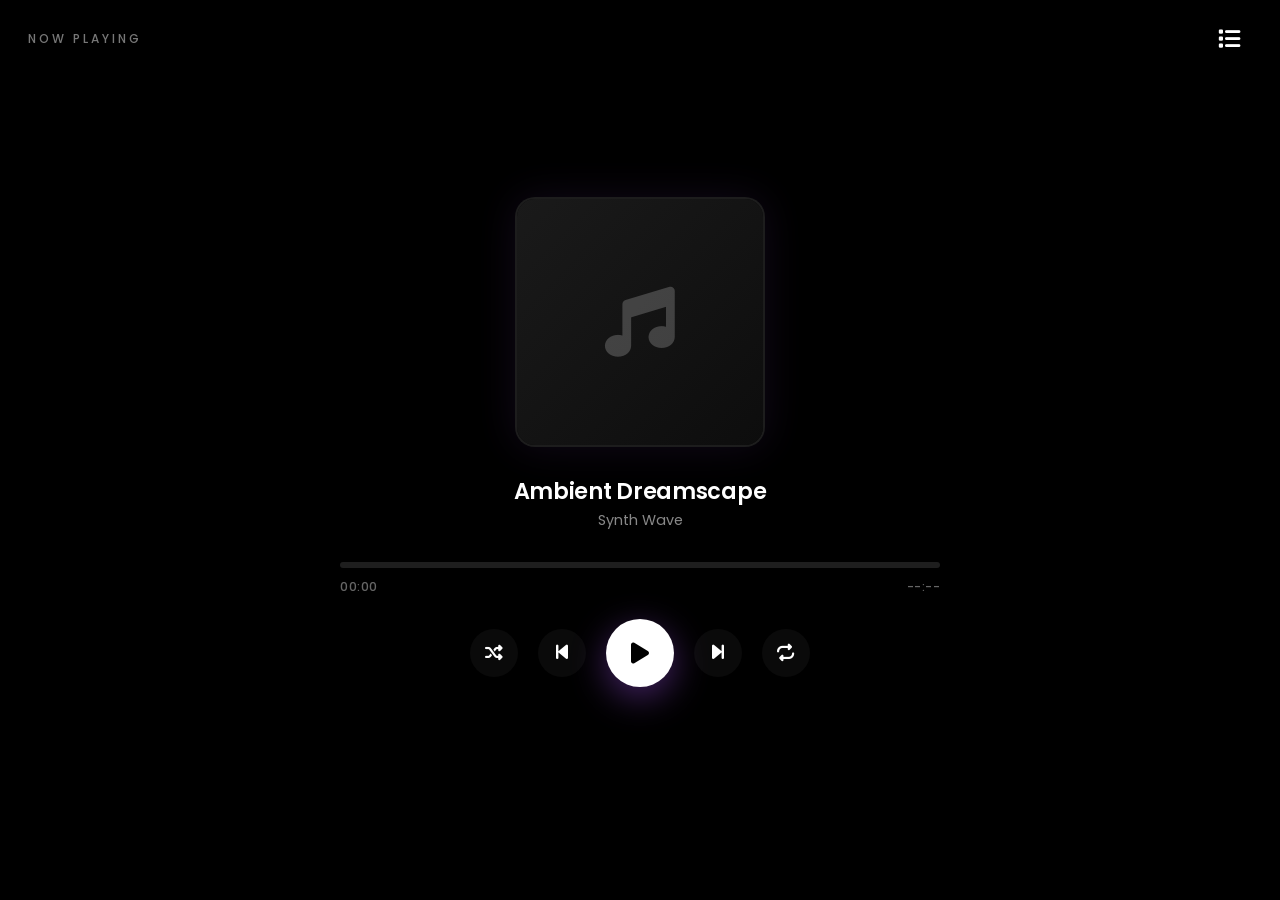
==== PAGES/Music.html @ 5eb956e9 "first commit" ====
<!DOCTYPE html>
<html lang="en">
<head>
    <meta charset="UTF-8">
    <meta name="viewport" content="width=device-width, initial-scale=1.0, user-scalable=no, viewport-fit=cover">
    <title>Fullscreen Music Player with Album Art</title>

    <!-- Import Font Awesome icons from CDN -->
    <link rel="stylesheet" href="https://cdnjs.cloudflare.com/ajax/libs/font-awesome/6.5.1/css/all.min.css">

    <!-- Import Google Fonts from CDN -->
    <link rel="stylesheet" href="https://fonts.googleapis.com/css2?family=Poppins:wght@300;400;500;600;700&display=swap">

    <style>
        :root {
            --bg: #000000;
            --surface: #0d0d0d;
            --surface-light: #1a1a1a;
            --text: #ffffff;
            --text-secondary: #aaaaaa;
            --gradient-start: #a855f7;
            --gradient-mid: #6366f1;
            --gradient-end: #3b82f6;
            --accent: #a855f7;
            --progress-height: 6px;
            --thumb-size: 16px;
        }

        * {
            margin: 0;
            padding: 0;
            box-sizing: border-box;
        }

        body {
            background: #000000;
            font-family: 'Poppins', -apple-system, BlinkMacSystemFont, sans-serif;
            user-select: none;
            -webkit-tap-highlight-color: transparent;
            overflow: hidden;
            height: 100vh;
            width: 100vw;
            display: flex;
            align-items: center;
            justify-content: center;
        }

        /* ============ MAIN PLAYER CONTAINER (FULLSCREEN) ============ */
        .music-player {
            position: relative;
            width: 100%;
            height: 100%;
            background: #000000;
            display: flex;
            flex-direction: column;
            align-items: center;
            justify-content: center;
            padding: 24px 28px 40px;
            z-index: 1;
            transition: all 0.3s ease;
        }

        /* ============ HEADER ============ */
        .player-header {
            width: 100%;
            display: flex;
            justify-content: space-between;
            align-items: center;
            margin-bottom: 12px;
            position: absolute;
            top: 16px;
            left: 0;
            padding: 0 28px;
            z-index: 5;
        }

        .now-playing-label {
            font-size: 0.75rem;
            text-transform: uppercase;
            letter-spacing: 3px;
            color: #777;
            font-weight: 500;
        }

        /* List icon button - top right */
        .list-toggle-btn {
            background: transparent;
            border: none;
            color: #ffffff;
            font-size: 1.4rem;
            cursor: pointer;
            width: 46px;
            height: 46px;
            border-radius: 50%;
            display: flex;
            align-items: center;
            justify-content: center;
            transition: all 0.25s ease;
            position: relative;
            z-index: 10;
        }

        .list-toggle-btn:hover {
            background: rgba(255, 255, 255, 0.08);
            color: #ffffff;
        }

        .list-toggle-btn:active {
            transform: scale(0.9);
            background: rgba(255, 255, 255, 0.14);
        }

        /* ============ ALBUM ART SQUARE ============ */
        .album-art-container {
            width: 250px;
            height: 250px;
            border-radius: 20px;
            overflow: hidden;
            position: relative;
            background: #0a0a0a;
            border: 2px solid rgba(255, 255, 255, 0.08);
            box-shadow: 0 0 40px rgba(168, 85, 247, 0.1), inset 0 0 40px rgba(0, 0, 0, 0.5);
            transition: all 0.4s ease;
            flex-shrink: 0;
            margin-bottom: 30px;
            display: flex;
            align-items: center;
            justify-content: center;
        }

        .album-art-container.playing {
            border-color: rgba(168, 85, 247, 0.3);
            box-shadow: 0 0 60px rgba(168, 85, 247, 0.2), 0 0 100px rgba(99, 102, 241, 0.1), inset 0 0 40px rgba(0, 0, 0, 0.5);
            animation: glowPulse 2s ease-in-out infinite;
        }

        @keyframes glowPulse {
            0%,
            100% {
                box-shadow: 0 0 60px rgba(168, 85, 247, 0.2), 0 0 100px rgba(99, 102, 241, 0.1), inset 0 0 40px rgba(0, 0, 0, 0.5);
            }
            50% {
                box-shadow: 0 0 80px rgba(168, 85, 247, 0.35), 0 0 130px rgba(99, 102, 241, 0.2), inset 0 0 40px rgba(0, 0, 0, 0.5);
            }
        }

        .album-art-image {
            width: 100%;
            height: 100%;
            object-fit: cover;
            display: block;
            transition: opacity 0.3s ease;
        }

        .album-art-fallback {
            position: absolute;
            top: 0;
            left: 0;
            width: 100%;
            height: 100%;
            display: flex;
            align-items: center;
            justify-content: center;
            background: linear-gradient(135deg, #1a1a1a, #0d0d0d);
            z-index: 1;
            pointer-events: none;
        }

        .album-art-fallback i {
            font-size: 70px;
            color: rgba(255, 255, 255, 0.2);
            transition: color 0.3s ease;
        }

        .album-art-container.playing .album-art-fallback i {
            color: rgba(168, 85, 247, 0.3);
        }

        /* Hide fallback when image is loaded */
        .album-art-container.image-loaded .album-art-fallback {
            opacity: 0;
        }

        /* ============ SONG INFO ============ */
        .song-info {
            text-align: center;
            width: 100%;
            margin-bottom: 10px;
            min-height: 60px;
            max-width: 600px;
        }

        .song-title {
            font-size: 1.4rem;
            font-weight: 600;
            color: #ffffff;
            letter-spacing: -0.3px;
            white-space: nowrap;
            overflow: hidden;
            text-overflow: ellipsis;
            max-width: 100%;
            line-height: 1.3;
        }

        .song-artist {
            font-size: 0.9rem;
            font-weight: 400;
            color: #888;
            margin-top: 4px;
            white-space: nowrap;
            overflow: hidden;
            text-overflow: ellipsis;
            max-width: 100%;
        }

        /* ============ PROGRESS BAR ============ */
        .progress-wrapper {
            width: 100%;
            max-width: 600px;
            margin: 15px 0 5px;
        }

        .progress-container {
            position: relative;
            width: 100%;
            height: var(--progress-height);
            background: #1e1e1e;
            border-radius: 10px;
            cursor: pointer;
            overflow: visible;
            transition: height 0.2s ease;
        }

        .progress-container:hover {
            height: 8px;
        }

        .progress-container:active {
            height: 8px;
        }

        /* The filled portion with gradient */
        .progress-fill {
            position: absolute;
            left: 0;
            top: 0;
            height: 100%;
            border-radius: 10px;
            background: linear-gradient(to right,
                    #a855f7,
                    #8b5cf6,
                    #6366f1,
                    #4f46e5,
                    #3b82f6);
            background-size: 200% 100%;
            animation: gradientShift 3s ease infinite;
            transition: width 0.1s linear;
            pointer-events: none;
            z-index: 1;
            box-shadow: 0 0 10px rgba(168, 85, 247, 0.4);
        }

        @keyframes gradientShift {
            0%,
            100% {
                background-position: 0% 50%;
            }
            50% {
                background-position: 100% 50%;
            }
        }

        /* The draggable thumb */
        .progress-thumb {
            position: absolute;
            top: 50%;
            left: 0%;
            transform: translate(-50%, -50%);
            width: var(--thumb-size);
            height: var(--thumb-size);
            background: #ffffff;
            border-radius: 50%;
            z-index: 3;
            pointer-events: none;
            opacity: 0;
            transition: opacity 0.2s ease, left 0.1s linear;
            box-shadow: 0 0 10px rgba(255, 255, 255, 0.5), 0 0 20px rgba(168, 85, 247, 0.5);
        }

        .progress-container:hover .progress-thumb,
        .progress-container:active .progress-thumb,
        .progress-container.dragging .progress-thumb {
            opacity: 1;
        }

        /* Time display */
        .time-display {
            width: 100%;
            display: flex;
            justify-content: space-between;
            margin-top: 10px;
            font-size: 0.78rem;
            font-weight: 500;
            color: #666;
            letter-spacing: 0.5px;
            max-width: 600px;
        }

        .time-current,
        .time-total {
            font-variant-numeric: tabular-nums;
            font-family: 'Poppins', monospace;
        }

        /* ============ CONTROLS ============ */
        .controls {
            display: flex;
            align-items: center;
            justify-content: center;
            gap: 20px;
            margin-top: 18px;
            width: 100%;
            max-width: 500px;
            flex-wrap: wrap;
        }

        .ctrl-btn {
            background: transparent;
            border: none;
            color: #ffffff;
            cursor: pointer;
            display: flex;
            align-items: center;
            justify-content: center;
            border-radius: 50%;
            transition: all 0.2s ease;
            position: relative;
        }

        .ctrl-btn:hover {
            color: #ffffff;
            transform: scale(1.08);
        }

        .ctrl-btn:active {
            transform: scale(0.88);
            transition: all 0.1s ease;
        }

        /* Previous & Next */
        .btn-prev,
        .btn-next {
            width: 48px;
            height: 48px;
            font-size: 1.2rem;
            background: rgba(255, 255, 255, 0.04);
        }

        .btn-prev:hover,
        .btn-next:hover {
            background: rgba(255, 255, 255, 0.1);
        }

        /* Play/Pause - larger */
        .btn-play-pause {
            width: 68px;
            height: 68px;
            font-size: 1.5rem;
            background: #ffffff;
            color: #000000;
            box-shadow: 0 10px 35px rgba(168, 85, 247, 0.4);
            transition: all 0.25s ease;
        }

        .btn-play-pause:hover {
            transform: scale(1.06);
            box-shadow: 0 14px 45px rgba(168, 85, 247, 0.55);
            color: #000000;
        }

        .btn-play-pause:active {
            transform: scale(0.9);
            transition: all 0.1s ease;
            box-shadow: 0 5px 20px rgba(168, 85, 247, 0.35);
        }

        /* Repeat button */
        .btn-repeat {
            width: 48px;
            height: 48px;
            font-size: 1.1rem;
            background: rgba(255, 255, 255, 0.04);
        }

        .btn-repeat:hover {
            background: rgba(255, 255, 255, 0.1);
        }

        .btn-repeat.active {
            color: #a855f7;
            background: rgba(168, 85, 247, 0.12);
        }

        .btn-repeat.repeat-one {
            color: #a855f7;
            background: rgba(168, 85, 247, 0.12);
        }

        /* Small "1" badge for repeat-one */
        .repeat-one-badge {
            position: absolute;
            bottom: 4px;
            right: 6px;
            font-size: 0.6rem;
            font-weight: 700;
            color: #a855f7;
            display: none;
            pointer-events: none;
        }

        .btn-repeat.repeat-one .repeat-one-badge {
            display: block;
        }

        /* Shuffle button */
        .btn-shuffle {
            width: 48px;
            height: 48px;
            font-size: 1.1rem;
            background: rgba(255, 255, 255, 0.04);
        }

        .btn-shuffle:hover {
            background: rgba(255, 255, 255, 0.1);
        }

        .btn-shuffle.active {
            color: #a855f7;
            background: rgba(168, 85, 247, 0.12);
        }

        /* ============ PLAYLIST OVERLAY PANEL ============ */
        .playlist-overlay {
            position: fixed;
            top: 0;
            right: 0;
            width: 100%;
            height: 100%;
            background: rgba(0, 0, 0, 0.75);
            z-index: 50;
            opacity: 0;
            pointer-events: none;
            transition: opacity 0.35s ease;
        }

        .playlist-overlay.open {
            opacity: 1;
            pointer-events: auto;
        }

        .playlist-panel {
            position: fixed;
            top: 0;
            right: -100%;
            width: 85%;
            max-width: 420px;
            height: 100%;
            background: #0a0a0a;
            z-index: 60;
            display: flex;
            flex-direction: column;
            transition: right 0.4s cubic-bezier(0.25, 0.8, 0.25, 1);
            box-shadow: -10px 0 40px rgba(0, 0, 0, 0.8);
            border-left: 1px solid rgba(255, 255, 255, 0.05);
        }

        .playlist-panel.open {
            right: 0;
        }

        .playlist-header {
            display: flex;
            align-items: center;
            justify-content: space-between;
            padding: 22px 20px 16px;
            border-bottom: 1px solid rgba(255, 255, 255, 0.06);
            flex-shrink: 0;
        }

        .playlist-title {
            font-size: 1.3rem;
            font-weight: 600;
            color: #ffffff;
            letter-spacing: -0.3px;
        }

        .playlist-close-btn {
            background: transparent;
            border: none;
            color: #ffffff;
            font-size: 1.3rem;
            cursor: pointer;
            width: 40px;
            height: 40px;
            border-radius: 50%;
            display: flex;
            align-items: center;
            justify-content: center;
            transition: all 0.2s ease;
        }

        .playlist-close-btn:hover {
            background: rgba(255, 255, 255, 0.08);
        }

        .playlist-count {
            font-size: 0.8rem;
            color: #666;
            font-weight: 400;
            margin-left: 6px;
        }

        .playlist-list {
            flex: 1;
            overflow-y: auto;
            padding: 8px 12px;
            list-style: none;
            scrollbar-width: thin;
            scrollbar-color: #333 transparent;
        }

        .playlist-list::-webkit-scrollbar {
            width: 4px;
        }

        .playlist-list::-webkit-scrollbar-track {
            background: transparent;
        }

        .playlist-list::-webkit-scrollbar-thumb {
            background: #333;
            border-radius: 10px;
        }

        .playlist-item {
            display: flex;
            align-items: center;
            gap: 14px;
            padding: 14px 16px;
            border-radius: 16px;
            cursor: pointer;
            transition: all 0.2s ease;
            margin-bottom: 4px;
            position: relative;
        }

        .playlist-item:hover {
            background: rgba(255, 255, 255, 0.04);
        }

        .playlist-item.active {
            background: rgba(168, 85, 247, 0.1);
        }

        .playlist-item.active .playlist-item-title {
            color: #a855f7;
        }

        .playlist-item-number {
            font-size: 0.85rem;
            font-weight: 600;
            color: #555;
            width: 24px;
            text-align: center;
            flex-shrink: 0;
        }

        .playlist-item.active .playlist-item-number {
            color: #a855f7;
        }

        .playlist-item-info {
            flex: 1;
            min-width: 0;
        }

        .playlist-item-title {
            font-size: 0.95rem;
            font-weight: 500;
            color: #ddd;
            white-space: nowrap;
            overflow: hidden;
            text-overflow: ellipsis;
            transition: color 0.2s ease;
        }

        .playlist-item-artist {
            font-size: 0.75rem;
            color: #666;
            white-space: nowrap;
            overflow: hidden;
            text-overflow: ellipsis;
        }

        .playlist-item.active .playlist-item-artist {
            color: #888;
        }

        .playlist-item-playing-icon {
            font-size: 0.75rem;
            color: #a855f7;
            display: none;
            animation: pulseDot 1s ease-in-out infinite;
        }

        .playlist-item.active .playlist-item-playing-icon {
            display: block;
        }

        @keyframes pulseDot {
            0%,
            100% {
                opacity: 1;
            }
            50% {
                opacity: 0.3;
            }
        }

        /* ============ RESPONSIVE ADJUSTMENTS ============ */
        @media (max-width: 600px) {
            .music-player {
                padding: 20px 20px 32px;
            }

            .player-header {
                padding: 0 20px;
            }

            .album-art-container {
                width: 200px;
                height: 200px;
            }

            .btn-play-pause {
                width: 60px;
                height: 60px;
                font-size: 1.3rem;
            }

            .btn-prev,
            .btn-next,
            .btn-repeat,
            .btn-shuffle {
                width: 44px;
                height: 44px;
                font-size: 1rem;
            }

            .controls {
                gap: 12px;
            }

            .song-title {
                font-size: 1.2rem;
            }

            .playlist-panel {
                width: 90%;
            }
        }

        @media (max-width: 400px) {
            .album-art-container {
                width: 160px;
                height: 160px;
            }

            .btn-play-pause {
                width: 54px;
                height: 54px;
                font-size: 1.1rem;
            }

            .btn-prev,
            .btn-next,
            .btn-repeat,
            .btn-shuffle {
                width: 40px;
                height: 40px;
                font-size: 0.9rem;
            }

            .controls {
                gap: 8px;
            }

            .song-title {
                font-size: 1.1rem;
            }

            .album-art-fallback i {
                font-size: 50px;
            }
        }
    </style>
</head>
<body>

    <!-- ==================== MUSIC PLAYER (FULLSCREEN) ==================== -->
    <div class="music-player" id="musicPlayer">
        <!-- Header with list icon -->
        <div class="player-header">
            <span class="now-playing-label">Now Playing</span>
            <button class="list-toggle-btn" id="listToggleBtn" title="Playlist" aria-label="Open playlist">
                <i class="fa-solid fa-list"></i>
            </button>
        </div>

        <!-- Album Art Square -->
        <div class="album-art-container" id="albumArtContainer">
            <img class="album-art-image" id="albumArtImage" src="" alt="Album Art" style="display: none;">
            <div class="album-art-fallback" id="albumArtFallback">
                <i class="fa-solid fa-music"></i>
            </div>
        </div>

        <!-- Song Info -->
        <div class="song-info">
            <div class="song-title" id="songTitle">Select a Track</div>
            <div class="song-artist" id="songArtist">Press play to begin</div>
        </div>

        <!-- Progress Bar -->
        <div class="progress-wrapper">
            <div class="progress-container" id="progressContainer">
                <div class="progress-fill" id="progressFill"></div>
                <div class="progress-thumb" id="progressThumb"></div>
            </div>
            <div class="time-display">
                <span class="time-current" id="timeCurrent">00:00</span>
                <span class="time-total" id="timeTotal">00:00</span>
            </div>
        </div>

        <!-- Controls (Shuffle on left) -->
        <div class="controls">
            <!-- Shuffle (left side) -->
            <button class="ctrl-btn btn-shuffle" id="btnShuffle" title="Shuffle: Off" aria-label="Shuffle mode">
                <i class="fa-solid fa-shuffle"></i>
            </button>

            <!-- Previous -->
            <button class="ctrl-btn btn-prev" id="btnPrev" title="Previous" aria-label="Previous track">
                <i class="fa-solid fa-backward-step"></i>
            </button>

            <!-- Play/Pause -->
            <button class="ctrl-btn btn-play-pause" id="btnPlayPause" title="Play" aria-label="Play">
                <i class="fa-solid fa-play" id="playPauseIcon"></i>
            </button>

            <!-- Next -->
            <button class="ctrl-btn btn-next" id="btnNext" title="Next" aria-label="Next track">
                <i class="fa-solid fa-forward-step"></i>
            </button>

            <!-- Repeat -->
            <button class="ctrl-btn btn-repeat" id="btnRepeat" title="Repeat: Off" aria-label="Repeat mode">
                <i class="fa-solid fa-repeat"></i>
                <span class="repeat-one-badge">1</span>
            </button>
        </div>
    </div>

    <!-- ==================== PLAYLIST OVERLAY ==================== -->
    <div class="playlist-overlay" id="playlistOverlay"></div>

    <div class="playlist-panel" id="playlistPanel">
        <div class="playlist-header">
            <div>
                <span class="playlist-title">Playlist</span>
                <span class="playlist-count" id="playlistCount">5 tracks</span>
            </div>
            <button class="playlist-close-btn" id="playlistCloseBtn" aria-label="Close playlist">
                <i class="fa-solid fa-xmark"></i>
            </button>
        </div>
        <ul class="playlist-list" id="playlistList">
            <!-- Playlist items injected by JS -->
        </ul>
    </div>

    <!-- ==================== AUDIO ELEMENT ==================== -->
    <audio id="audioElement" preload="metadata"></audio>

    <script>
        (function() {
            // ==================== DOM ELEMENTS ====================
            const audio = document.getElementById('audioElement');
            const musicPlayer = document.getElementById('musicPlayer');
            const albumArtContainer = document.getElementById('albumArtContainer');
            const albumArtImage = document.getElementById('albumArtImage');
            const albumArtFallback = document.getElementById('albumArtFallback');
            const songTitle = document.getElementById('songTitle');
            const songArtist = document.getElementById('songArtist');
            const progressContainer = document.getElementById('progressContainer');
            const progressFill = document.getElementById('progressFill');
            const progressThumb = document.getElementById('progressThumb');
            const timeCurrent = document.getElementById('timeCurrent');
            const timeTotal = document.getElementById('timeTotal');
            const btnPlayPause = document.getElementById('btnPlayPause');
            const playPauseIcon = document.getElementById('playPauseIcon');
            const btnPrev = document.getElementById('btnPrev');
            const btnNext = document.getElementById('btnNext');
            const btnRepeat = document.getElementById('btnRepeat');
            const btnShuffle = document.getElementById('btnShuffle');
            const listToggleBtn = document.getElementById('listToggleBtn');
            const playlistOverlay = document.getElementById('playlistOverlay');
            const playlistPanel = document.getElementById('playlistPanel');
            const playlistCloseBtn = document.getElementById('playlistCloseBtn');
            const playlistList = document.getElementById('playlistList');
            const playlistCount = document.getElementById('playlistCount');

            // ==================== PLAYLIST DATA ====================
            const playlist = [{
                id: 0,
                title: 'Ambient Dreamscape',
                artist: 'Synth Wave',
                url: 'https://www.soundhelix.com/examples/mp3/SoundHelix-Song-1.mp3',
                image: '' // Add image URL here if available
            }, {
                id: 1,
                title: 'Electronic Pulse',
                artist: 'Neon Beats',
                url: 'https://www.soundhelix.com/examples/mp3/SoundHelix-Song-2.mp3',
                image: ''
            }, {
                id: 2,
                title: 'Chill Lo-Fi',
                artist: 'Mellow Mind',
                url: 'https://www.soundhelix.com/examples/mp3/SoundHelix-Song-3.mp3',
                image: ''
            }, {
                id: 3,
                title: 'Upbeat Energy',
                artist: 'Pulse Wave',
                url: 'https://www.soundhelix.com/examples/mp3/SoundHelix-Song-4.mp3',
                image: ''
            }, {
                id: 4,
                title: 'Deep Focus',
                artist: 'Zen Audio',
                url: 'https://www.soundhelix.com/examples/mp3/SoundHelix-Song-5.mp3',
                image: ''
            }, ];

            // ==================== STATE ====================
            let currentTrackIndex = 0;
            let isPlaying = false;
            let repeatMode = 0; // 0 = off, 1 = repeat all, 2 = repeat one
            let isShuffled = false;
            let isDragging = false;
            let audioLoaded = false;

            // Shuffle order management
            let shuffleOrder = [];
            let shufflePosition = 0;

            // ==================== FUNCTIONS ====================
            function formatTime(seconds) {
                if (isNaN(seconds) || seconds < 0 || !isFinite(seconds)) return '00:00';
                const mins = Math.floor(seconds / 60);
                const secs = Math.floor(seconds % 60);
                return String(mins).padStart(2, '0') + ':' + String(secs).padStart(2, '0');
            }

            function updateProgressUI() {
                const duration = audio.duration;
                const currentTime = audio.currentTime;

                if (isNaN(duration) || duration <= 0) {
                    progressFill.style.width = '0%';
                    progressThumb.style.left = '0%';
                    timeCurrent.textContent = '00:00';
                    timeTotal.textContent = '00:00';
                    return;
                }

                const progressPercent = (currentTime / duration) * 100;
                progressFill.style.width = progressPercent + '%';
                progressThumb.style.left = progressPercent + '%';
                timeCurrent.textContent = formatTime(currentTime);
                timeTotal.textContent = formatTime(duration);
            }

            function loadAlbumArt(track) {
                albumArtContainer.classList.remove('image-loaded');
                if (track.image && track.image.trim() !== '') {
                    albumArtImage.src = track.image;
                    albumArtImage.style.display = 'block';
                    albumArtImage.onload = () => {
                        albumArtContainer.classList.add('image-loaded');
                    };
                    albumArtImage.onerror = () => {
                        // Fallback
                        albumArtImage.style.display = 'none';
                        albumArtContainer.classList.remove('image-loaded');
                    };
                } else {
                    albumArtImage.style.display = 'none';
                    albumArtContainer.classList.remove('image-loaded');
                }
            }

            function loadTrack(index) {
                if (index < 0 || index >= playlist.length) return;
                currentTrackIndex = index;
                audioLoaded = false;
                const track = playlist[index];

                songTitle.textContent = track.title;
                songArtist.textContent = track.artist;
                progressFill.style.width = '0%';
                progressThumb.style.left = '0%';
                timeCurrent.textContent = '00:00';
                timeTotal.textContent = '00:00';

                loadAlbumArt(track);

                audio.src = track.url;
                audio.load();

                updatePlaylistHighlight();

                if (!isPlaying) {
                    albumArtContainer.classList.remove('playing');
                }

                if (isShuffled && shuffleOrder.length > 0) {
                    const pos = shuffleOrder.indexOf(currentTrackIndex);
                    if (pos !== -1) {
                        shufflePosition = pos;
                    } else {
                        generateShuffleOrder();
                        shufflePosition = shuffleOrder.indexOf(currentTrackIndex);
                        if (shufflePosition === -1) shufflePosition = 0;
                    }
                }
            }

            function playTrack(index) {
                if (index !== currentTrackIndex || !audioLoaded && index === currentTrackIndex) {
                    loadTrack(index);
                }
                play();
            }

            function play() {
                const promise = audio.play();
                if (promise !== undefined) {
                    promise.then(() => {
                        setIsPlayingState(true);
                    }).catch((err) => {
                        console.warn('Playback prevented:', err.message);
                        setIsPlayingState(false);
                    });
                }
            }

            function pause() {
                audio.pause();
                setIsPlayingState(false);
            }

            function togglePlayPause() {
                if (isPlaying) {
                    pause();
                } else {
                    if (!audio.src || audio.src === window.location.href) {
                        loadTrack(currentTrackIndex);
                    }
                    play();
                }
            }

            function setIsPlayingState(state) {
                isPlaying = state;
                if (state) {
                    playPauseIcon.className = 'fa-solid fa-pause';
                    btnPlayPause.setAttribute('aria-label', 'Pause');
                    btnPlayPause.title = 'Pause';
                    albumArtContainer.classList.add('playing');
                } else {
                    playPauseIcon.className = 'fa-solid fa-play';
                    btnPlayPause.setAttribute('aria-label', 'Play');
                    btnPlayPause.title = 'Play';
                    albumArtContainer.classList.remove('playing');
                }
                updatePlaylistHighlight();
            }

            // Shuffle logic
            function generateShuffleOrder() {
                const allIndices = [...Array(playlist.length).keys()];
                for (let i = allIndices.length - 1; i > 0; i--) {
                    const j = Math.floor(Math.random() * (i + 1));
                    [allIndices[i], allIndices[j]] = [allIndices[j], allIndices[i]];
                }
                return allIndices;
            }

            function enableShuffle() {
                if (playlist.length === 0) return;
                isShuffled = true;
                const otherIndices = [];
                for (let i = 0; i < playlist.length; i++) {
                    if (i !== currentTrackIndex) otherIndices.push(i);
                }
                for (let i = otherIndices.length - 1; i > 0; i--) {
                    const j = Math.floor(Math.random() * (i + 1));
                    [otherIndices[i], otherIndices[j]] = [otherIndices[j], otherIndices[i]];
                }
                shuffleOrder = [currentTrackIndex, ...otherIndices];
                shufflePosition = 0;
                btnShuffle.classList.add('active');
                btnShuffle.title = 'Shuffle: On';
                btnShuffle.setAttribute('aria-label', 'Shuffle: On');
            }

            function disableShuffle() {
                isShuffled = false;
                shuffleOrder = [];
                shufflePosition = 0;
                btnShuffle.classList.remove('active');
                btnShuffle.title = 'Shuffle: Off';
                btnShuffle.setAttribute('aria-label', 'Shuffle: Off');
            }

            function toggleShuffle() {
                if (isShuffled) {
                    disableShuffle();
                } else {
                    enableShuffle();
                }
            }

            function getNextTrackIndex() {
                if (isShuffled && shuffleOrder.length > 0) {
                    let nextPos = shufflePosition + 1;
                    if (nextPos >= shuffleOrder.length) {
                        if (repeatMode === 1) {
                            const newOrder = generateShuffleOrder();
                            shuffleOrder = newOrder;
                            shufflePosition = 0;
                            return shuffleOrder[0];
                        } else if (repeatMode === 2) {
                            return currentTrackIndex;
                        } else {
                            const newOrder = generateShuffleOrder();
                            shuffleOrder = newOrder;
                            shufflePosition = 0;
                            return shuffleOrder[0];
                        }
                    } else {
                        shufflePosition = nextPos;
                        return shuffleOrder[shufflePosition];
                    }
                } else {
                    let nextIndex = currentTrackIndex + 1;
                    if (nextIndex >= playlist.length) {
                        nextIndex = 0;
                    }
                    return nextIndex;
                }
            }

            function getPrevTrackIndex() {
                if (isShuffled && shuffleOrder.length > 0) {
                    let prevPos = shufflePosition - 1;
                    if (prevPos < 0) {
                        prevPos = shuffleOrder.length - 1;
                    }
                    shufflePosition = prevPos;
                    return shuffleOrder[shufflePosition];
                } else {
                    let prevIndex = currentTrackIndex - 1;
                    if (prevIndex < 0) {
                        prevIndex = playlist.length - 1;
                    }
                    return prevIndex;
                }
            }

            function nextTrack() {
                if (playlist.length === 0) return;
                const nextIdx = getNextTrackIndex();
                playTrack(nextIdx);
            }

            function prevTrack() {
                if (playlist.length === 0) return;
                if (audio.currentTime > 3) {
                    audio.currentTime = 0;
                    if (!isPlaying) play();
                    return;
                }
                const prevIdx = getPrevTrackIndex();
                playTrack(prevIdx);
            }

            function cycleRepeatMode() {
                repeatMode = (repeatMode + 1) % 3;
                updateRepeatButtonUI();
            }

            function updateRepeatButtonUI() {
                btnRepeat.classList.remove('active', 'repeat-one');
                switch (repeatMode) {
                    case 0:
                        btnRepeat.title = 'Repeat: Off';
                        btnRepeat.setAttribute('aria-label', 'Repeat: Off');
                        break;
                    case 1:
                        btnRepeat.classList.add('active');
                        btnRepeat.title = 'Repeat: All';
                        btnRepeat.setAttribute('aria-label', 'Repeat: All');
                        break;
                    case 2:
                        btnRepeat.classList.add('repeat-one');
                        btnRepeat.title = 'Repeat: One';
                        btnRepeat.setAttribute('aria-label', 'Repeat: One');
                        break;
                }
            }

            function seekToPosition(clientX) {
                const rect = progressContainer.getBoundingClientRect();
                let clickX = clientX - rect.left;
                clickX = Math.max(0, Math.min(clickX, rect.width));
                const percent = clickX / rect.width;
                if (!isNaN(audio.duration) && audio.duration > 0) {
                    audio.currentTime = percent * audio.duration;
                }
                updateProgressUI();
            }

            // ==================== PLAYLIST UI ====================
            function renderPlaylist() {
                playlistList.innerHTML = '';
                playlist.forEach((track, index) => {
                    const li = document.createElement('li');
                    li.className = 'playlist-item';
                    if (index === currentTrackIndex && isPlaying) {
                        li.classList.add('active');
                    }
                    li.innerHTML = `
                            <span class="playlist-item-number">${String(index + 1).padStart(2, '0')}</span>
                            <div class="playlist-item-info">
                                <div class="playlist-item-title">${track.title}</div>
                                <div class="playlist-item-artist">${track.artist}</div>
                            </div>
                            <span class="playlist-item-playing-icon">
                                <i class="fa-solid fa-volume-high"></i>
                            </span>
                        `;
                    li.addEventListener('click', () => {
                        playTrack(index);
                        closePlaylist();
                    });
                    playlistList.appendChild(li);
                });
                playlistCount.textContent = playlist.length + ' track' + (playlist.length !== 1 ? 's' : '');
            }

            function updatePlaylistHighlight() {
                const items = playlistList.querySelectorAll('.playlist-item');
                items.forEach((item, index) => {
                    if (index === currentTrackIndex && isPlaying) {
                        item.classList.add('active');
                    } else {
                        item.classList.remove('active');
                    }
                });
            }

            function openPlaylist() {
                playlistPanel.classList.add('open');
                playlistOverlay.classList.add('open');
                document.body.style.overflow = 'hidden';
                renderPlaylist();
            }

            function closePlaylist() {
                playlistPanel.classList.remove('open');
                playlistOverlay.classList.remove('open');
                document.body.style.overflow = '';
            }

            // ==================== EVENT LISTENERS ====================
            btnPlayPause.addEventListener('click', togglePlayPause);
            btnNext.addEventListener('click', nextTrack);
            btnPrev.addEventListener('click', prevTrack);
            btnRepeat.addEventListener('click', cycleRepeatMode);
            btnShuffle.addEventListener('click', toggleShuffle);
            listToggleBtn.addEventListener('click', openPlaylist);
            playlistCloseBtn.addEventListener('click', closePlaylist);
            playlistOverlay.addEventListener('click', closePlaylist);

            document.addEventListener('keydown', (e) => {
                if (e.key === 'Escape' && playlistPanel.classList.contains('open')) {
                    closePlaylist();
                }
                if (e.key === ' ' && !playlistPanel.classList.contains('open') &&
                    document.activeElement === document.body) {
                    e.preventDefault();
                    togglePlayPause();
                }
                if (e.key === 'ArrowRight' && !playlistPanel.classList.contains('open') &&
                    document.activeElement === document.body) {
                    e.preventDefault();
                    nextTrack();
                }
                if (e.key === 'ArrowLeft' && !playlistPanel.classList.contains('open') &&
                    document.activeElement === document.body) {
                    e.preventDefault();
                    prevTrack();
                }
                if (e.key === 's' && !playlistPanel.classList.contains('open') &&
                    document.activeElement === document.body) {
                    e.preventDefault();
                    toggleShuffle();
                }
            });

            progressContainer.addEventListener('click', (e) => {
                if (isDragging) return;
                seekToPosition(e.clientX);
            });

            progressContainer.addEventListener('mousedown', (e) => {
                isDragging = true;
                progressContainer.classList.add('dragging');
                seekToPosition(e.clientX);

                const onMouseMove = (moveEvent) => {
                    seekToPosition(moveEvent.clientX);
                };
                const onMouseUp = () => {
                    isDragging = false;
                    progressContainer.classList.remove('dragging');
                    document.removeEventListener('mousemove', onMouseMove);
                    document.removeEventListener('mouseup', onMouseUp);
                };
                document.addEventListener('mousemove', onMouseMove);
                document.addEventListener('mouseup', onMouseUp);
            });

            progressContainer.addEventListener('touchstart', (e) => {
                isDragging = true;
                progressContainer.classList.add('dragging');
                seekToPosition(e.touches[0].clientX);

                const onTouchMove = (moveEvent) => {
                    seekToPosition(moveEvent.touches[0].clientX);
                };
                const onTouchEnd = () => {
                    isDragging = false;
                    progressContainer.classList.remove('dragging');
                    document.removeEventListener('touchmove', onTouchMove);
                    document.removeEventListener('touchend', onTouchEnd);
                };
                document.addEventListener('touchmove', onTouchMove, { passive: true });
                document.addEventListener('touchend', onTouchEnd);
            });

            audio.addEventListener('timeupdate', () => {
                if (!isDragging) {
                    updateProgressUI();
                }
            });

            audio.addEventListener('loadedmetadata', () => {
                audioLoaded = true;
                updateProgressUI();
            });

            audio.addEventListener('loadeddata', () => {
                audioLoaded = true;
                updateProgressUI();
            });

            audio.addEventListener('canplay', () => {
                audioLoaded = true;
                updateProgressUI();
            });

            audio.addEventListener('play', () => {
                setIsPlayingState(true);
            });

            audio.addEventListener('pause', () => {
                setIsPlayingState(false);
            });

            audio.addEventListener('ended', () => {
                if (repeatMode === 2) {
                    audio.currentTime = 0;
                    play();
                } else if (repeatMode === 1) {
                    nextTrack();
                } else {
                    if (currentTrackIndex < playlist.length - 1 || isShuffled) {
                        nextTrack();
                    } else {
                        loadTrack(0);
                        setIsPlayingState(false);
                        updateProgressUI();
                    }
                }
            });

            audio.addEventListener('error', () => {
                console.warn('Audio failed to load for track:', playlist[currentTrackIndex]?.title);
                audioLoaded = false;
                setIsPlayingState(false);
                timeTotal.textContent = '--:--';
                timeCurrent.textContent = '00:00';
                progressFill.style.width = '0%';
                progressThumb.style.left = '0%';
                if (isPlaying) {
                    setTimeout(() => {
                        if (currentTrackIndex < playlist.length - 1 || isShuffled) {
                            nextTrack();
                        }
                    }, 1500);
                }
            });

            // ==================== INITIALIZATION ====================
            function init() {
                renderPlaylist();
                updateRepeatButtonUI();
                disableShuffle();
                loadTrack(0);
                updateProgressUI();
                setIsPlayingState(false);
                audio.load();
            }

            init();

            console.log('🎵 Fullscreen Music Player with Album Art Ready');
            console.log('   Controls: Play/Pause | Prev | Next | Repeat | Shuffle');
            console.log('   List icon top-right for playlist');
            console.log('   Drag progress bar to seek');
            console.log('   Keyboard: Space=Play/Pause, Arrows=Prev/Next, S=Toggle Shuffle, Esc=Close playlist');
        })();
    </script>
</body>
</html>
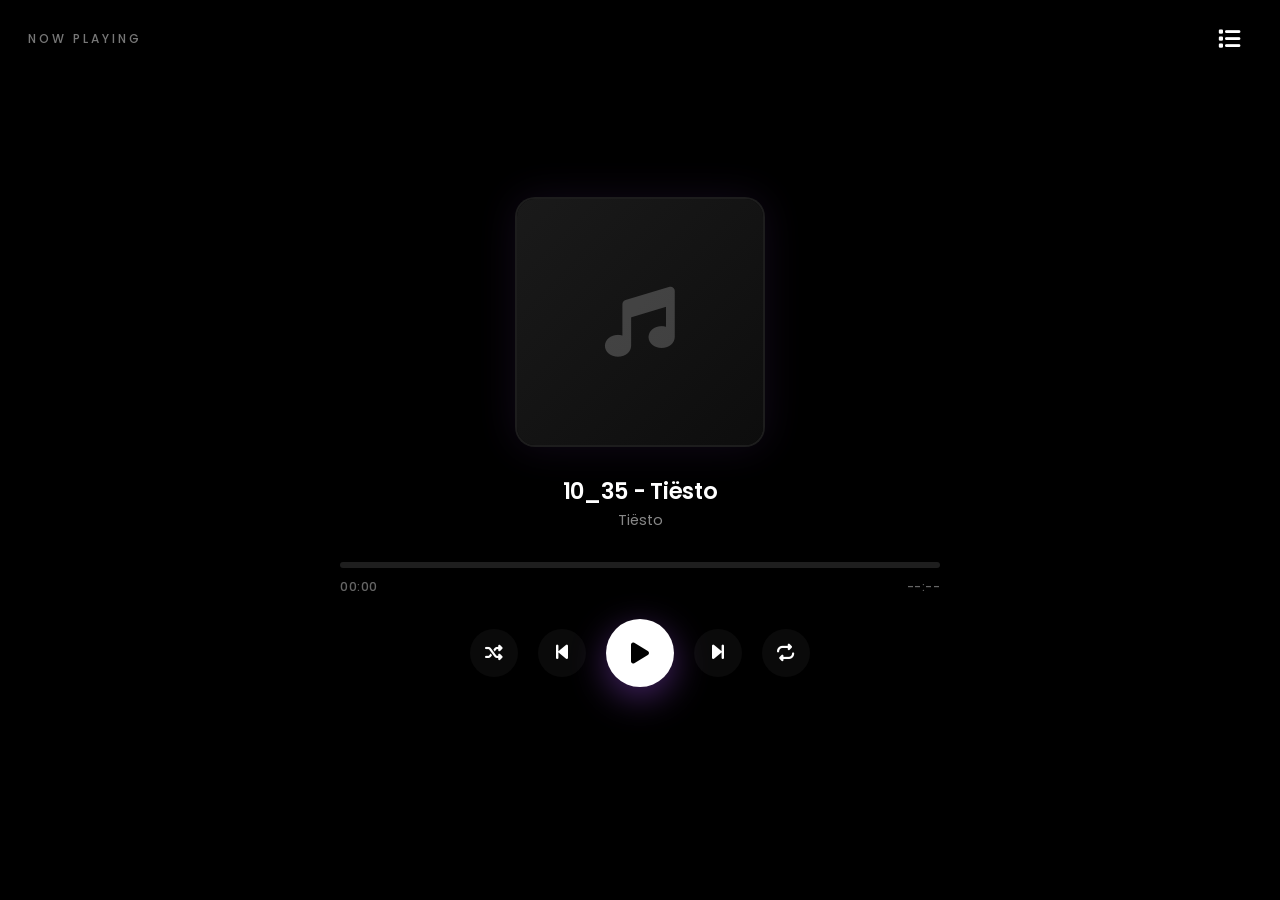
==== commit e9282e95: "`Updated playlist data with new songs and images`" ====
--- a/PAGES/Music.html
+++ b/PAGES/Music.html
@@ -823,37 +823,449 @@
             const playlistCount = document.getElementById('playlistCount');
 
             // ==================== PLAYLIST DATA ====================
-            const playlist = [{
-                id: 0,
-                title: 'Ambient Dreamscape',
-                artist: 'Synth Wave',
-                url: 'https://www.soundhelix.com/examples/mp3/SoundHelix-Song-1.mp3',
-                image: '' // Add image URL here if available
-            }, {
-                id: 1,
-                title: 'Electronic Pulse',
-                artist: 'Neon Beats',
-                url: 'https://www.soundhelix.com/examples/mp3/SoundHelix-Song-2.mp3',
-                image: ''
-            }, {
-                id: 2,
-                title: 'Chill Lo-Fi',
-                artist: 'Mellow Mind',
-                url: 'https://www.soundhelix.com/examples/mp3/SoundHelix-Song-3.mp3',
-                image: ''
-            }, {
-                id: 3,
-                title: 'Upbeat Energy',
-                artist: 'Pulse Wave',
-                url: 'https://www.soundhelix.com/examples/mp3/SoundHelix-Song-4.mp3',
-                image: ''
-            }, {
-                id: 4,
-                title: 'Deep Focus',
-                artist: 'Zen Audio',
-                url: 'https://www.soundhelix.com/examples/mp3/SoundHelix-Song-5.mp3',
-                image: ''
-            }, ];
+            const playlist = [
+                {
+                    id: 0,
+                    title: '10_35 - Tiësto',
+                    artist: 'Tiësto',
+                    url: 'SOURCE/Music/Songs/10_35 - Tiësto.mp3',
+                    image: 'SOURCE/Music/Covers/10_35.jpg'
+                },
+                {
+                    id: 1,
+                    title: 'Deal Or No Deal',
+                    artist: 'Mabel & J1',
+                    url: 'SOURCE/Music/Songs/A1 x J1, Mabel - Deal Or No Deal.wav',
+                    image: 'SOURCE/Music/Covers/DealOrNoDeal.jpg'
+                },
+                {
+                    id: 2,
+                    title: 'Bad Girl',
+                    artist: 'Daya',
+                    url: 'SOURCE/Music/Songs/Bad Girl - Daya.mp3',
+                    image: 'SOURCE/Music/Covers/BadGirl.jpg'
+                },
+                {
+                    id: 3,
+                    title: 'Just Wanna Be Friends',
+                    artist: 'Basixx',
+                    url: 'SOURCE/Music/Songs/Basixx - Just Wanna Be Friends.wav',
+                    image: 'SOURCE/Music/Covers/JustWannaBeFriends.jpg'
+                },
+                {
+                    id: 4,
+                    title: 'Beautiful Mistakes',
+                    artist: 'Maroon 5',
+                    url: 'SOURCE/Music/Songs/Beautiful Mistakes - Maroon 5.mp3',
+                    image: 'SOURCE/Music/Covers/Beautiful Mistakes.jpg'
+                },
+                {
+                    id: 5,
+                    title: 'Half a Heart',
+                    artist: 'BEAUZ / GISHIN',
+                    url: 'SOURCE/Music/Songs/BEAUZ, GISHIN, AmanderSings - Half a Heart.wav',
+                    image: 'SOURCE/Music/Covers/HalfAHeart.jpg'
+                },
+                {
+                    id: 6,
+                    title: 'Girl in the Mirror',
+                    artist: 'Bebe Rexha',
+                    url: 'SOURCE/Music/Songs/Bebe Rexha - Girl in the Mirror.wav',
+                    image: 'SOURCE/Music/Covers/GirlintheMirror.jpg'
+                },
+                {
+                    id: 7,
+                    title: 'Self Control',
+                    artist: 'Bebe Rexha',
+                    url: 'SOURCE/Music/Songs/Bebe Rexha - Self Control.wav',
+                    image: 'SOURCE/Music/Covers/SelfControl.jpg'
+                },
+                {
+                    id: 8,
+                    title: 'Believers',
+                    artist: 'Alan Walker',
+                    url: 'SOURCE/Music/Songs/Believers - Alan Walker.mp3',
+                    image: 'SOURCE/Music/Covers/Believers.jpg'
+                },
+                {
+                    id: 9,
+                    title: 'Chai and Sunshine',
+                    artist: 'Anjulie',
+                    url: 'SOURCE/Music/Songs/Chai and Sunshine - Anjulie.mp3',
+                    image: 'SOURCE/Music/Covers/Chai and Sunshine.jpg'
+                },
+                {
+                    id: 10,
+                    title: 'Cheap Thrills',
+                    artist: 'Sia',
+                    url: 'SOURCE/Music/Songs/Cheap Thrills - Sia.mp3',
+                    image: 'SOURCE/Music/Covers/Cheap Thrills.jpg'
+                },
+                {
+                    id: 11,
+                    title: 'Believing In Us',
+                    artist: 'Oaks',
+                    url: 'SOURCE/Music/Songs/Cheat Codes, Oaks - Believing In Us.wav',
+                    image: 'SOURCE/Music/Covers/BelievingInUs.jpg'
+                },
+                {
+                    id: 12,
+                    title: 'Mama',
+                    artist: 'Clean Bandit',
+                    url: 'SOURCE/Music/Songs/Clean Bandit, Ellie Goulding - Mama (feat. Ellie Goulding).wav',
+                    image: 'SOURCE/Music/Covers/Mama.jpg'
+                },
+                {
+                    id: 13,
+                    title: 'Bad Girl',
+                    artist: 'Various',
+                    url: 'SOURCE/Music/Songs/Daya, Andrew Goldstein, Jacob Kasher Hindlin, Madison Love, Grace Tandon, Michael Pollack, Charlie Puth - Bad Girl.wav',
+                    image: 'SOURCE/Music/Covers/BadGirl.jpg'
+                },
+                {
+                    id: 14,
+                    title: 'Déjà Vu',
+                    artist: 'Yves V',
+                    url: 'SOURCE/Music/Songs/Déjà Vu - Yves V.mp3',
+                    image: 'SOURCE/Music/Covers/Déjà Vu.jpg'
+                },
+                {
+                    id: 15,
+                    title: 'Complicated',
+                    artist: 'Dimitri Vegas & Like Mike',
+                    url: 'SOURCE/Music/Songs/Dimitri Vegas & Like Mike, David Guetta, Dimitri Vegas, Kiiara - Complicated.wav',
+                    image: 'SOURCE/Music/Covers/Complicated.jpg'
+                },
+                {
+                    id: 16,
+                    title: 'Runaway Kids',
+                    artist: 'Dreamr.',
+                    url: 'SOURCE/Music/Songs/Dreamr., Catchphrase, Prince Woods, Kyra Grove - Runaway Kids.wav',
+                    image: 'SOURCE/Music/Covers/RunawayKids.jpg'
+                },
+                {
+                    id: 17,
+                    title: 'Burn',
+                    artist: 'Ellie Goulding',
+                    url: 'SOURCE/Music/Songs/Ellie Goulding - Burn.wav',
+                    image: 'SOURCE/Music/Covers/Burn.jpg'
+                },
+                {
+                    id: 18,
+                    title: 'Flashbacks',
+                    artist: 'INNA',
+                    url: 'SOURCE/Music/Songs/Flashbacks - INNA.mp3',
+                    image: 'SOURCE/Music/Covers/Flashbacks.jpg'
+                },
+                {
+                    id: 19,
+                    title: 'Flicker Thicker Flames',
+                    artist: 'Lvly',
+                    url: 'SOURCE/Music/Songs/Flicker Thicker Flames - Lvly.mp3',
+                    image: 'SOURCE/Music/Covers/Flicker Thicker Flames.jpg'
+                },
+                {
+                    id: 20,
+                    title: 'Body Back',
+                    artist: 'Gryffin & Maia Wright',
+                    url: 'SOURCE/Music/Songs/Gryffin, Maia Wright - Body Back.wav',
+                    image: 'SOURCE/Music/Covers/BodyBlack.jpg'
+                },
+                {
+                    id: 21,
+                    title: 'Love Myself',
+                    artist: 'Hailee Steinfeld',
+                    url: 'SOURCE/Music/Songs/Hailee Steinfeld - Love Myself (Official Video).wav',
+                    image: 'SOURCE/Music/Covers/LoveMyself.jpg'
+                },
+                {
+                    id: 22,
+                    title: 'Heartbreak Anthem',
+                    artist: 'Galantis',
+                    url: 'SOURCE/Music/Songs/Heartbreak Anthem - Galantis.mp3',
+                    image: 'SOURCE/Music/Covers/Heartbreak Anthem.jpg'
+                },
+                {
+                    id: 23,
+                    title: 'Here With Me',
+                    artist: 'Marshmello',
+                    url: 'SOURCE/Music/Songs/Here With Me - Marshmello.mp3',
+                    image: 'SOURCE/Music/Covers/Here With Me.jpg'
+                },
+                {
+                    id: 24,
+                    title: 'Hope',
+                    artist: 'The Chainsmokers',
+                    url: 'SOURCE/Music/Songs/Hope - The Chainsmokers.mp3',
+                    image: 'SOURCE/Music/Covers/Hope.jpg'
+                },
+                {
+                    id: 25,
+                    title: 'Dive',
+                    artist: 'Hot Shade',
+                    url: 'SOURCE/Music/Songs/Hot Shade, Mike Perry, Chris James - Dive.wav',
+                    image: 'SOURCE/Music/Covers/Dive.jpg'
+                },
+                {
+                    id: 26,
+                    title: 'PAY ME BACK!',
+                    artist: 'ILIRA',
+                    url: 'SOURCE/Music/Songs/ILIRA - PAY ME BACK!.wav',
+                    image: 'SOURCE/Music/Covers/PayMeBack.jpg'
+                },
+                {
+                    id: 27,
+                    title: "Look Who's Cryin' Now",
+                    artist: 'Jessie Murph',
+                    url: "SOURCE/Music/Songs/Jessie Murph - Look Who's Cryin' Now.wav",
+                    image: "SOURCE/Music/Covers/LookWhosCryinNow.jpg"
+                },
+                {
+                    id: 28,
+                    title: 'Wild',
+                    artist: 'Jonas Blue',
+                    url: 'SOURCE/Music/Songs/Jonas Blue, Chelcee Grimes, TINI, JHAYCO - Wild.wav',
+                    image: 'SOURCE/Music/Covers/Wild.jpg'
+                },
+                {
+                    id: 29,
+                    title: 'Polaroid',
+                    artist: 'Jonas Blue',
+                    url: 'SOURCE/Music/Songs/Jonas Blue, Liam Payne, Lennon Stella - Polaroid.wav',
+                    image: 'SOURCE/Music/Covers/Polaroid.jpg'
+                },
+                {
+                    id: 30,
+                    title: 'Mona Lisa',
+                    artist: 'K-391',
+                    url: 'SOURCE/Music/Songs/K-391 - Mona Lisa.wav',
+                    image: 'SOURCE/Music/Covers/MonaLisa.jpg'
+                },
+                {
+                    id: 31,
+                    title: 'la di die',
+                    artist: 'Nessa Barrett',
+                    url: 'SOURCE/Music/Songs/la di die - Nessa Barrett.mp3',
+                    image: 'SOURCE/Music/Covers/la di die.jpg'
+                },
+                {
+                    id: 32,
+                    title: 'I Like Me Better',
+                    artist: 'Lauv',
+                    url: 'SOURCE/Music/Songs/Lauv - I Like Me Better.wav',
+                    image: 'SOURCE/Music/Covers/ILikeMeBetter.jpg'
+                },
+                {
+                    id: 33,
+                    title: 'Let Me Go',
+                    artist: 'Hailee Steinfeld',
+                    url: 'SOURCE/Music/Songs/Let Me Go  - Hailee Steinfeld.mp3',
+                    image: 'SOURCE/Music/Covers/Let Me Go.jpg'
+                },
+                {
+                    id: 34,
+                    title: 'Lonely Together',
+                    artist: 'Avicii',
+                    url: 'SOURCE/Music/Songs/Lonely Together - Avicii.mp3',
+                    image: 'SOURCE/Music/Covers/Lonely Together.jpg'
+                },
+                {
+                    id: 35,
+                    title: 'Catching Fire',
+                    artist: 'Lvly & Dai',
+                    url: 'SOURCE/Music/Songs/Lvly, Dai - Catching Fire.wav',
+                    image: 'SOURCE/Music/Covers/CatchingFire.jpg'
+                },
+                {
+                    id: 36,
+                    title: "Don't Call Me Up",
+                    artist: 'Mabel',
+                    url: 'SOURCE/Music/Songs/Mabel - Don\'t Call Me Up.wav',
+                    image: 'SOURCE/Music/Covers/DontCallMeUp.jpg'
+                },
+                {
+                    id: 37,
+                    title: 'Here With Me',
+                    artist: 'Marshmello & CHVRCHES',
+                    url: 'SOURCE/Music/Songs/Marshmello, CHVRCHES - Here With Me.wav',
+                    image: 'SOURCE/Music/Covers/HereWithMe.jpg'
+                },
+                {
+                    id: 38,
+                    title: 'New',
+                    artist: 'Daya',
+                    url: 'SOURCE/Music/Songs/New - Daya.mp3',
+                    image: 'SOURCE/Music/Covers/New.jpg'
+                },
+                {
+                    id: 39,
+                    title: 'AM_PM',
+                    artist: 'NOTD & Maia Wright',
+                    url: 'SOURCE/Music/Songs/NOTD, Maia Wright - AM_PM.wav',
+                    image: 'SOURCE/Music/Covers/AM_PM.jpg'
+                },
+                {
+                    id: 40,
+                    title: 'k (all i got to say)',
+                    artist: 'NUVILICES',
+                    url: 'SOURCE/Music/Songs/NUVILICES - k (all i got to say).wav',
+                    image: 'SOURCE/Music/Covers/k.jpg'
+                },
+                {
+                    id: 41,
+                    title: 'Munn',
+                    artist: 'Religion_s Epitome',
+                    url: 'SOURCE/Music/Songs/Religion_s Epitome - Munn.mp3',
+                    image: 'SOURCE/Music/Covers/Religion_s Epitome.jpg'
+                },
+                {
+                    id: 42,
+                    title: 'Rich Love',
+                    artist: 'OneRepublic',
+                    url: 'SOURCE/Music/Songs/Rich Love - OneRepublic.mp3',
+                    image: 'SOURCE/Music/Covers/Rich Love.jpg'
+                },
+                {
+                    id: 43,
+                    title: 'Riding Shotgun',
+                    artist: 'Kygo',
+                    url: 'SOURCE/Music/Songs/Riding Shotgun - Kygo.mp3',
+                    image: 'SOURCE/Music/Covers/Riding Shotgun.jpg'
+                },
+                {
+                    id: 44,
+                    title: 'Rockabye',
+                    artist: 'Clean Bandit',
+                    url: 'SOURCE/Music/Songs/Rockabye- Clean Bandit.mp3',
+                    image: 'SOURCE/Music/Covers/Rockabye.jpg'
+                },
+                {
+                    id: 45,
+                    title: 'Savannah',
+                    artist: 'Diviners',
+                    url: 'SOURCE/Music/Songs/Savannah - Diviners.mp3',
+                    image: 'SOURCE/Music/Covers/Savannah.jpg'
+                },
+                {
+                    id: 46,
+                    title: 'Floating Through Space',
+                    artist: 'Sia & David Guetta',
+                    url: 'SOURCE/Music/Songs/Sia, David Guetta - Floating Through Space.wav',
+                    image: 'SOURCE/Music/Covers/FloatingThroughSpace.jpg'
+                },
+                {
+                    id: 47,
+                    title: 'Mind Games',
+                    artist: 'Sickick',
+                    url: 'SOURCE/Music/Songs/Sickick - Mind Games.wav',
+                    image: 'SOURCE/Music/Covers/MindGames.jpg'
+                },
+                {
+                    id: 48,
+                    title: 'Standing Still',
+                    artist: 'Joakim Molitor',
+                    url: 'SOURCE/Music/Songs/Standing Still - Joakim Molitor.mp3',
+                    image: 'SOURCE/Music/Covers/Standing Still.jpg'
+                },
+                {
+                    id: 49,
+                    title: 'Stargazing',
+                    artist: 'Kygo',
+                    url: 'SOURCE/Music/Songs/Stargazing - Kygo.mp3',
+                    image: 'SOURCE/Music/Covers/Stargazing.jpg'
+                },
+                {
+                    id: 50,
+                    title: 'Just Hold On',
+                    artist: 'Steve Aoki',
+                    url: 'SOURCE/Music/Songs/Steve Aoki, Louis Tomlinson - Just Hold On.wav',
+                    image: 'SOURCE/Music/Covers/JustHoldOn.jpg'
+                },
+                {
+                    id: 51,
+                    title: 'Summer Bath',
+                    artist: 'Wahidul Choudhury',
+                    url: 'SOURCE/Music/Songs/Summer Bath - Wahidul Choudhury.mp3',
+                    image: 'SOURCE/Music/Covers/Summer Bath.jpg'
+                },
+                {
+                    id: 52,
+                    title: 'Getaway',
+                    artist: 'Syn Cole',
+                    url: 'SOURCE/Music/Songs/Syn Cole - Getaway.wav',
+                    image: 'SOURCE/Music/Covers/Getaway.jpg'
+                },
+                {
+                    id: 53,
+                    title: 'The Greatest',
+                    artist: 'Sia',
+                    url: 'SOURCE/Music/Songs/The Greatest - Sia.mp3',
+                    image: 'SOURCE/Music/Covers/The Greatest.jpg'
+                },
+                {
+                    id: 54,
+                    title: 'The Middle',
+                    artist: 'Zedd',
+                    url: 'SOURCE/Music/Songs/The Middle - Zedd.mp3',
+                    image: 'SOURCE/Music/Covers/The Middle.jpg'
+                },
+                {
+                    id: 55,
+                    title: 'Things I Love',
+                    artist: 'Lvly',
+                    url: 'SOURCE/Music/Songs/Things I Love - Lvly.mp3',
+                    image: 'SOURCE/Music/Covers/Things I Love.jpg'
+                },
+                {
+                    id: 56,
+                    title: 'this is what heartbreak feels like',
+                    artist: 'JVKE',
+                    url: 'SOURCE/Music/Songs/this is what heartbreak feels like - JVKE.mp3',
+                    image: 'SOURCE/Music/Covers/this is what heartbreak feels like.jpg'
+                },
+                {
+                    id: 57,
+                    title: 'Ritual',
+                    artist: 'Tiesto',
+                    url: 'SOURCE/Music/Songs/Tiësto, Jonas Blue, Rita Ora - Ritual.wav',
+                    image: 'SOURCE/Music/Covers/Ritual.jpg'
+                },
+                {
+                    id: 58,
+                    title: 'Harder',
+                    artist: 'Talay Riley',
+                    url: 'SOURCE/Music/Songs/Tiësto, KSHMR, Talay Riley - Harder (feat. Talay Riley).wav',
+                    image: 'SOURCE/Music/Covers/Harder.jpg'
+                },
+                {
+                    id: 59,
+                    title: 'If Only I',
+                    artist: 'Two Friends',
+                    url: 'SOURCE/Music/Songs/Two Friends, Loud Luxury, Bebe Rexha - If Only I.wav',
+                    image: 'SOURCE/Music/Covers/IfOnlyI.jpg'
+                },
+                {
+                    id: 60,
+                    title: 'Summer Bath (alt)',
+                    artist: 'Wahidul Choudhury',
+                    url: 'SOURCE/Music/Songs/Wahidul Choudhury - Summer Bath.wav',
+                    image: 'SOURCE/Music/Covers/SummerBath.jpg'
+                },
+                {
+                    id: 61,
+                    title: 'Wake Me Up In Paris',
+                    artist: 'Anthony Keyrouz',
+                    url: 'SOURCE/Music/Songs/Wake Me Up In Paris - Anthony Keyrouz.mp3',
+                    image: 'SOURCE/Music/Covers/Wake Me Up In Paris.jpg'
+                },
+                {
+                    id: 62,
+                    title: 'Déjà Vu (alt)',
+                    artist: 'Yves V / INNA',
+                    url: 'SOURCE/Music/Songs/Yves V, INNA, Janieck - Déjà Vu.wav',
+                    image: 'SOURCE/Music/Covers/DejaVu.jpg'
+                }
+            ];
 
             // ==================== STATE ====================
             let currentTrackIndex = 0;
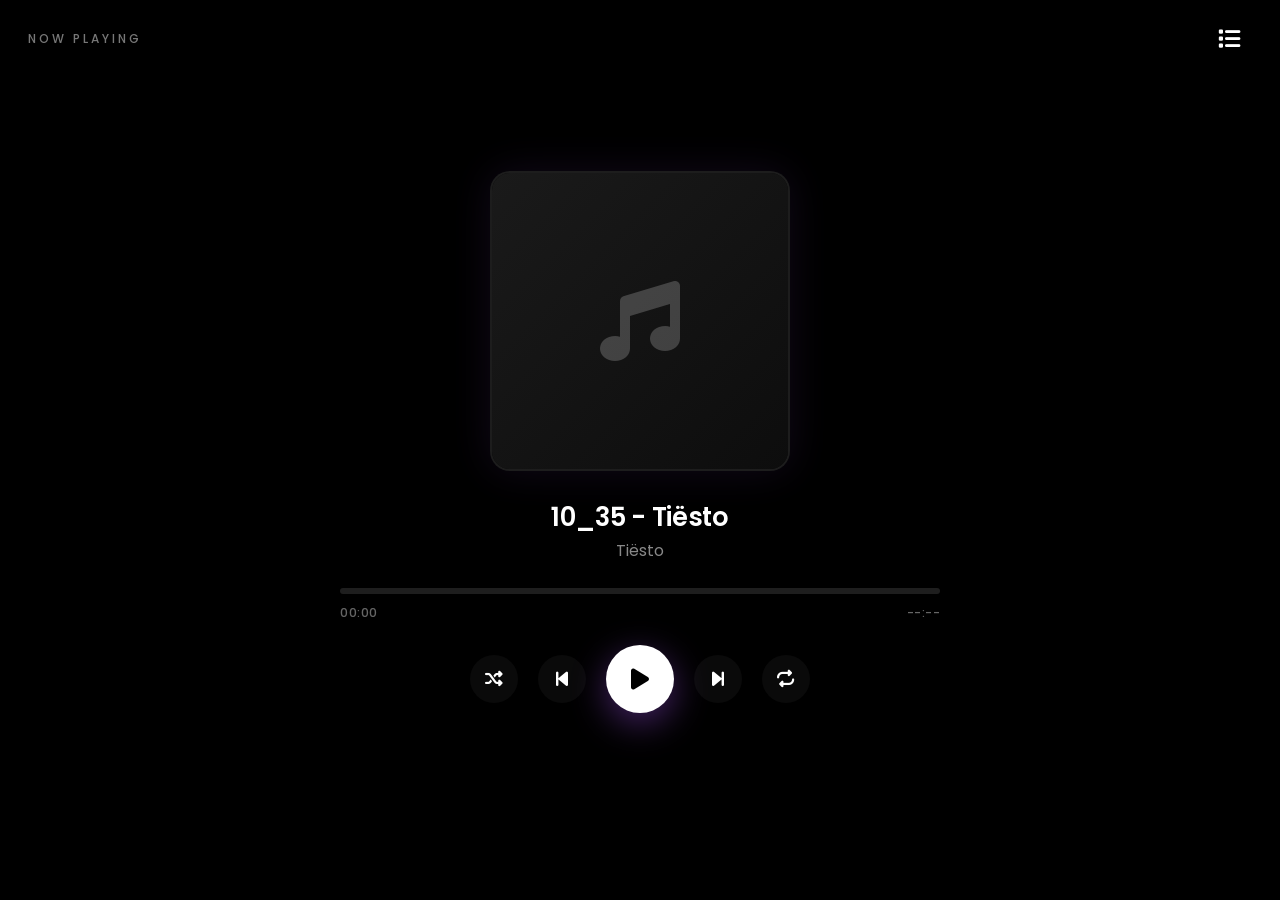
==== commit 8fc1c6cc: "`Updated Music.html with various CSS and JavaScript changes`" ====
--- a/PAGES/Music.html
+++ b/PAGES/Music.html
@@ -9,6 +9,8 @@
     <link rel="stylesheet" href="https://cdnjs.cloudflare.com/ajax/libs/font-awesome/6.5.1/css/all.min.css">
 
     <!-- Import Google Fonts from CDN -->
+    <link rel="preconnect" href="https://fonts.googleapis.com">
+    <link rel="preconnect" href="https://fonts.gstatic.com" crossorigin>
     <link rel="stylesheet" href="https://fonts.googleapis.com/css2?family=Poppins:wght@300;400;500;600;700&display=swap">
 
     <style>
@@ -39,7 +41,9 @@
             -webkit-tap-highlight-color: transparent;
             overflow: hidden;
             height: 100vh;
+            height: 100dvh;
             width: 100vw;
+            width: 100dvw;
             display: flex;
             align-items: center;
             justify-content: center;
@@ -72,6 +76,11 @@
             left: 0;
             padding: 0 28px;
             z-index: 5;
+            pointer-events: none;
+        }
+
+        .player-header>* {
+            pointer-events: auto;
         }
 
         .now-playing-label {
@@ -149,7 +158,14 @@
             height: 100%;
             object-fit: cover;
             display: block;
-            transition: opacity 0.3s ease;
+            position: relative;
+            z-index: 2;
+            opacity: 0;
+            transition: opacity 0.4s ease;
+        }
+
+        .album-art-container.image-loaded .album-art-image {
+            opacity: 1;
         }
 
         .album-art-fallback {
@@ -176,11 +192,6 @@
             color: rgba(168, 85, 247, 0.3);
         }
 
-        /* Hide fallback when image is loaded */
-        .album-art-container.image-loaded .album-art-fallback {
-            opacity: 0;
-        }
-
         /* ============ SONG INFO ============ */
         .song-info {
             text-align: center;
@@ -229,13 +240,15 @@
             cursor: pointer;
             overflow: visible;
             transition: height 0.2s ease;
+            -webkit-tap-highlight-color: transparent;
         }
 
         .progress-container:hover {
             height: 8px;
         }
 
-        .progress-container:active {
+        .progress-container:active,
+        .progress-container.dragging {
             height: 8px;
         }
 
@@ -254,7 +267,7 @@
                     #3b82f6);
             background-size: 200% 100%;
             animation: gradientShift 3s ease infinite;
-            transition: width 0.1s linear;
+            transition: width 0.05s linear;
             pointer-events: none;
             z-index: 1;
             box-shadow: 0 0 10px rgba(168, 85, 247, 0.4);
@@ -283,7 +296,7 @@
             z-index: 3;
             pointer-events: none;
             opacity: 0;
-            transition: opacity 0.2s ease, left 0.1s linear;
+            transition: opacity 0.2s ease, left 0.05s linear;
             box-shadow: 0 0 10px rgba(255, 255, 255, 0.5), 0 0 20px rgba(168, 85, 247, 0.5);
         }
 
@@ -335,6 +348,8 @@
             border-radius: 50%;
             transition: all 0.2s ease;
             position: relative;
+            -webkit-tap-highlight-color: transparent;
+            outline: none;
         }
 
         .ctrl-btn:hover {
@@ -345,6 +360,11 @@
         .ctrl-btn:active {
             transform: scale(0.88);
             transition: all 0.1s ease;
+        }
+
+        .ctrl-btn:focus-visible {
+            outline: 2px solid rgba(168, 85, 247, 0.6);
+            outline-offset: 3px;
         }
 
         /* Previous & Next */
@@ -390,6 +410,7 @@
             height: 48px;
             font-size: 1.1rem;
             background: rgba(255, 255, 255, 0.04);
+            position: relative;
         }
 
         .btn-repeat:hover {
@@ -465,6 +486,7 @@
             width: 85%;
             max-width: 420px;
             height: 100%;
+            height: 100dvh;
             background: #0a0a0a;
             z-index: 60;
             display: flex;
@@ -507,10 +529,17 @@
             align-items: center;
             justify-content: center;
             transition: all 0.2s ease;
+            -webkit-tap-highlight-color: transparent;
+            outline: none;
         }
 
         .playlist-close-btn:hover {
             background: rgba(255, 255, 255, 0.08);
+        }
+
+        .playlist-close-btn:focus-visible {
+            outline: 2px solid rgba(168, 85, 247, 0.6);
+            outline-offset: 2px;
         }
 
         .playlist-count {
@@ -527,6 +556,7 @@
             list-style: none;
             scrollbar-width: thin;
             scrollbar-color: #333 transparent;
+            -webkit-overflow-scrolling: touch;
         }
 
         .playlist-list::-webkit-scrollbar {
@@ -552,10 +582,15 @@
             transition: all 0.2s ease;
             margin-bottom: 4px;
             position: relative;
+            -webkit-tap-highlight-color: transparent;
         }
 
         .playlist-item:hover {
             background: rgba(255, 255, 255, 0.04);
+        }
+
+        .playlist-item:active {
+            background: rgba(255, 255, 255, 0.07);
         }
 
         .playlist-item.active {
@@ -611,6 +646,7 @@
             color: #a855f7;
             display: none;
             animation: pulseDot 1s ease-in-out infinite;
+            flex-shrink: 0;
         }
 
         .playlist-item.active .playlist-item-playing-icon {
@@ -701,6 +737,25 @@
 
             .album-art-fallback i {
                 font-size: 50px;
+            }
+        }
+
+        @media (min-width: 768px) {
+            .album-art-container {
+                width: 300px;
+                height: 300px;
+            }
+
+            .song-title {
+                font-size: 1.6rem;
+            }
+
+            .song-artist {
+                font-size: 1rem;
+            }
+
+            .album-art-fallback i {
+                font-size: 80px;
             }
         }
     </style>
@@ -719,7 +774,7 @@
 
         <!-- Album Art Square -->
         <div class="album-art-container" id="albumArtContainer">
-            <img class="album-art-image" id="albumArtImage" src="" alt="Album Art" style="display: none;">
+            <img class="album-art-image" id="albumArtImage" src="" alt="Album Art">
             <div class="album-art-fallback" id="albumArtFallback">
                 <i class="fa-solid fa-music"></i>
             </div>
@@ -743,7 +798,7 @@
             </div>
         </div>
 
-        <!-- Controls (Shuffle on left) -->
+        <!-- Controls (Shuffle on left, Repeat on right) -->
         <div class="controls">
             <!-- Shuffle (left side) -->
             <button class="ctrl-btn btn-shuffle" id="btnShuffle" title="Shuffle: Off" aria-label="Shuffle mode">
@@ -780,7 +835,7 @@
         <div class="playlist-header">
             <div>
                 <span class="playlist-title">Playlist</span>
-                <span class="playlist-count" id="playlistCount">5 tracks</span>
+                <span class="playlist-count" id="playlistCount">63 tracks</span>
             </div>
             <button class="playlist-close-btn" id="playlistCloseBtn" aria-label="Close playlist">
                 <i class="fa-solid fa-xmark"></i>
@@ -798,7 +853,6 @@
         (function() {
             // ==================== DOM ELEMENTS ====================
             const audio = document.getElementById('audioElement');
-            const musicPlayer = document.getElementById('musicPlayer');
             const albumArtContainer = document.getElementById('albumArtContainer');
             const albumArtImage = document.getElementById('albumArtImage');
             const albumArtFallback = document.getElementById('albumArtFallback');
@@ -824,447 +878,172 @@
 
             // ==================== PLAYLIST DATA ====================
             const playlist = [
-                {
-                    id: 0,
-                    title: '10_35 - Tiësto',
-                    artist: 'Tiësto',
-                    url: 'SOURCE/Music/Songs/10_35 - Tiësto.mp3',
-                    image: 'SOURCE/Music/Covers/10_35.jpg'
-                },
-                {
-                    id: 1,
-                    title: 'Deal Or No Deal',
-                    artist: 'Mabel & J1',
+                { id: 0, title: '10_35 - Tiësto', artist: 'Tiësto',
+                    url: 'SOURCE/Music/Songs/10_35 - Tiësto.mp3', image: 'SOURCE/Music/Covers/10_35.jpg' },
+                { id: 1, title: 'Deal Or No Deal', artist: 'Mabel & J1',
                     url: 'SOURCE/Music/Songs/A1 x J1, Mabel - Deal Or No Deal.wav',
-                    image: 'SOURCE/Music/Covers/DealOrNoDeal.jpg'
-                },
-                {
-                    id: 2,
-                    title: 'Bad Girl',
-                    artist: 'Daya',
-                    url: 'SOURCE/Music/Songs/Bad Girl - Daya.mp3',
-                    image: 'SOURCE/Music/Covers/BadGirl.jpg'
-                },
-                {
-                    id: 3,
-                    title: 'Just Wanna Be Friends',
-                    artist: 'Basixx',
+                    image: 'SOURCE/Music/Covers/DealOrNoDeal.jpg' },
+                { id: 2, title: 'Bad Girl', artist: 'Daya', url: 'SOURCE/Music/Songs/Bad Girl - Daya.mp3',
+                    image: 'SOURCE/Music/Covers/BadGirl.jpg' },
+                { id: 3, title: 'Just Wanna Be Friends', artist: 'Basixx',
                     url: 'SOURCE/Music/Songs/Basixx - Just Wanna Be Friends.wav',
-                    image: 'SOURCE/Music/Covers/JustWannaBeFriends.jpg'
-                },
-                {
-                    id: 4,
-                    title: 'Beautiful Mistakes',
-                    artist: 'Maroon 5',
+                    image: 'SOURCE/Music/Covers/JustWannaBeFriends.jpg' },
+                { id: 4, title: 'Beautiful Mistakes', artist: 'Maroon 5',
                     url: 'SOURCE/Music/Songs/Beautiful Mistakes - Maroon 5.mp3',
-                    image: 'SOURCE/Music/Covers/Beautiful Mistakes.jpg'
-                },
-                {
-                    id: 5,
-                    title: 'Half a Heart',
-                    artist: 'BEAUZ / GISHIN',
+                    image: 'SOURCE/Music/Covers/Beautiful Mistakes.jpg' },
+                { id: 5, title: 'Half a Heart', artist: 'BEAUZ / GISHIN',
                     url: 'SOURCE/Music/Songs/BEAUZ, GISHIN, AmanderSings - Half a Heart.wav',
-                    image: 'SOURCE/Music/Covers/HalfAHeart.jpg'
-                },
-                {
-                    id: 6,
-                    title: 'Girl in the Mirror',
-                    artist: 'Bebe Rexha',
+                    image: 'SOURCE/Music/Covers/HalfAHeart.jpg' },
+                { id: 6, title: 'Girl in the Mirror', artist: 'Bebe Rexha',
                     url: 'SOURCE/Music/Songs/Bebe Rexha - Girl in the Mirror.wav',
-                    image: 'SOURCE/Music/Covers/GirlintheMirror.jpg'
-                },
-                {
-                    id: 7,
-                    title: 'Self Control',
-                    artist: 'Bebe Rexha',
+                    image: 'SOURCE/Music/Covers/GirlintheMirror.jpg' },
+                { id: 7, title: 'Self Control', artist: 'Bebe Rexha',
                     url: 'SOURCE/Music/Songs/Bebe Rexha - Self Control.wav',
-                    image: 'SOURCE/Music/Covers/SelfControl.jpg'
-                },
-                {
-                    id: 8,
-                    title: 'Believers',
-                    artist: 'Alan Walker',
-                    url: 'SOURCE/Music/Songs/Believers - Alan Walker.mp3',
-                    image: 'SOURCE/Music/Covers/Believers.jpg'
-                },
-                {
-                    id: 9,
-                    title: 'Chai and Sunshine',
-                    artist: 'Anjulie',
+                    image: 'SOURCE/Music/Covers/SelfControl.jpg' },
+                { id: 8, title: 'Believers', artist: 'Alan Walker',
+                    url: 'SOURCE/Music/Songs/Believers - Alan Walker.mp3', image: 'SOURCE/Music/Covers/Believers.jpg' },
+                { id: 9, title: 'Chai and Sunshine', artist: 'Anjulie',
                     url: 'SOURCE/Music/Songs/Chai and Sunshine - Anjulie.mp3',
-                    image: 'SOURCE/Music/Covers/Chai and Sunshine.jpg'
-                },
-                {
-                    id: 10,
-                    title: 'Cheap Thrills',
-                    artist: 'Sia',
-                    url: 'SOURCE/Music/Songs/Cheap Thrills - Sia.mp3',
-                    image: 'SOURCE/Music/Covers/Cheap Thrills.jpg'
-                },
-                {
-                    id: 11,
-                    title: 'Believing In Us',
-                    artist: 'Oaks',
+                    image: 'SOURCE/Music/Covers/Chai and Sunshine.jpg' },
+                { id: 10, title: 'Cheap Thrills', artist: 'Sia', url: 'SOURCE/Music/Songs/Cheap Thrills - Sia.mp3',
+                    image: 'SOURCE/Music/Covers/Cheap Thrills.jpg' },
+                { id: 11, title: 'Believing In Us', artist: 'Oaks',
                     url: 'SOURCE/Music/Songs/Cheat Codes, Oaks - Believing In Us.wav',
-                    image: 'SOURCE/Music/Covers/BelievingInUs.jpg'
-                },
-                {
-                    id: 12,
-                    title: 'Mama',
-                    artist: 'Clean Bandit',
+                    image: 'SOURCE/Music/Covers/BelievingInUs.jpg' },
+                { id: 12, title: 'Mama', artist: 'Clean Bandit',
                     url: 'SOURCE/Music/Songs/Clean Bandit, Ellie Goulding - Mama (feat. Ellie Goulding).wav',
-                    image: 'SOURCE/Music/Covers/Mama.jpg'
-                },
-                {
-                    id: 13,
-                    title: 'Bad Girl',
-                    artist: 'Various',
+                    image: 'SOURCE/Music/Covers/Mama.jpg' },
+                { id: 13, title: 'Bad Girl (Alt)', artist: 'Daya & Various',
                     url: 'SOURCE/Music/Songs/Daya, Andrew Goldstein, Jacob Kasher Hindlin, Madison Love, Grace Tandon, Michael Pollack, Charlie Puth - Bad Girl.wav',
-                    image: 'SOURCE/Music/Covers/BadGirl.jpg'
-                },
-                {
-                    id: 14,
-                    title: 'Déjà Vu',
-                    artist: 'Yves V',
-                    url: 'SOURCE/Music/Songs/Déjà Vu - Yves V.mp3',
-                    image: 'SOURCE/Music/Covers/Déjà Vu.jpg'
-                },
-                {
-                    id: 15,
-                    title: 'Complicated',
-                    artist: 'Dimitri Vegas & Like Mike',
+                    image: 'SOURCE/Music/Covers/BadGirl.jpg' },
+                { id: 14, title: 'Déjà Vu', artist: 'Yves V', url: 'SOURCE/Music/Songs/Déjà Vu - Yves V.mp3',
+                    image: 'SOURCE/Music/Covers/Déjà Vu.jpg' },
+                { id: 15, title: 'Complicated', artist: 'Dimitri Vegas & Like Mike',
                     url: 'SOURCE/Music/Songs/Dimitri Vegas & Like Mike, David Guetta, Dimitri Vegas, Kiiara - Complicated.wav',
-                    image: 'SOURCE/Music/Covers/Complicated.jpg'
-                },
-                {
-                    id: 16,
-                    title: 'Runaway Kids',
-                    artist: 'Dreamr.',
+                    image: 'SOURCE/Music/Covers/Complicated.jpg' },
+                { id: 16, title: 'Runaway Kids', artist: 'Dreamr.',
                     url: 'SOURCE/Music/Songs/Dreamr., Catchphrase, Prince Woods, Kyra Grove - Runaway Kids.wav',
-                    image: 'SOURCE/Music/Covers/RunawayKids.jpg'
-                },
-                {
-                    id: 17,
-                    title: 'Burn',
-                    artist: 'Ellie Goulding',
-                    url: 'SOURCE/Music/Songs/Ellie Goulding - Burn.wav',
-                    image: 'SOURCE/Music/Covers/Burn.jpg'
-                },
-                {
-                    id: 18,
-                    title: 'Flashbacks',
-                    artist: 'INNA',
-                    url: 'SOURCE/Music/Songs/Flashbacks - INNA.mp3',
-                    image: 'SOURCE/Music/Covers/Flashbacks.jpg'
-                },
-                {
-                    id: 19,
-                    title: 'Flicker Thicker Flames',
-                    artist: 'Lvly',
+                    image: 'SOURCE/Music/Covers/RunawayKids.jpg' },
+                { id: 17, title: 'Burn', artist: 'Ellie Goulding', url: 'SOURCE/Music/Songs/Ellie Goulding - Burn.wav',
+                    image: 'SOURCE/Music/Covers/Burn.jpg' },
+                { id: 18, title: 'Flashbacks', artist: 'INNA', url: 'SOURCE/Music/Songs/Flashbacks - INNA.mp3',
+                    image: 'SOURCE/Music/Covers/Flashbacks.jpg' },
+                { id: 19, title: 'Flicker Thicker Flames', artist: 'Lvly',
                     url: 'SOURCE/Music/Songs/Flicker Thicker Flames - Lvly.mp3',
-                    image: 'SOURCE/Music/Covers/Flicker Thicker Flames.jpg'
-                },
-                {
-                    id: 20,
-                    title: 'Body Back',
-                    artist: 'Gryffin & Maia Wright',
+                    image: 'SOURCE/Music/Covers/Flicker Thicker Flames.jpg' },
+                { id: 20, title: 'Body Back', artist: 'Gryffin & Maia Wright',
                     url: 'SOURCE/Music/Songs/Gryffin, Maia Wright - Body Back.wav',
-                    image: 'SOURCE/Music/Covers/BodyBlack.jpg'
-                },
-                {
-                    id: 21,
-                    title: 'Love Myself',
-                    artist: 'Hailee Steinfeld',
+                    image: 'SOURCE/Music/Covers/BodyBlack.jpg' },
+                { id: 21, title: 'Love Myself', artist: 'Hailee Steinfeld',
                     url: 'SOURCE/Music/Songs/Hailee Steinfeld - Love Myself (Official Video).wav',
-                    image: 'SOURCE/Music/Covers/LoveMyself.jpg'
-                },
-                {
-                    id: 22,
-                    title: 'Heartbreak Anthem',
-                    artist: 'Galantis',
+                    image: 'SOURCE/Music/Covers/LoveMyself.jpg' },
+                { id: 22, title: 'Heartbreak Anthem', artist: 'Galantis',
                     url: 'SOURCE/Music/Songs/Heartbreak Anthem - Galantis.mp3',
-                    image: 'SOURCE/Music/Covers/Heartbreak Anthem.jpg'
-                },
-                {
-                    id: 23,
-                    title: 'Here With Me',
-                    artist: 'Marshmello',
+                    image: 'SOURCE/Music/Covers/Heartbreak Anthem.jpg' },
+                { id: 23, title: 'Here With Me', artist: 'Marshmello',
                     url: 'SOURCE/Music/Songs/Here With Me - Marshmello.mp3',
-                    image: 'SOURCE/Music/Covers/Here With Me.jpg'
-                },
-                {
-                    id: 24,
-                    title: 'Hope',
-                    artist: 'The Chainsmokers',
-                    url: 'SOURCE/Music/Songs/Hope - The Chainsmokers.mp3',
-                    image: 'SOURCE/Music/Covers/Hope.jpg'
-                },
-                {
-                    id: 25,
-                    title: 'Dive',
-                    artist: 'Hot Shade',
+                    image: 'SOURCE/Music/Covers/Here With Me.jpg' },
+                { id: 24, title: 'Hope', artist: 'The Chainsmokers',
+                    url: 'SOURCE/Music/Songs/Hope - The Chainsmokers.mp3', image: 'SOURCE/Music/Covers/Hope.jpg' },
+                { id: 25, title: 'Dive', artist: 'Hot Shade',
                     url: 'SOURCE/Music/Songs/Hot Shade, Mike Perry, Chris James - Dive.wav',
-                    image: 'SOURCE/Music/Covers/Dive.jpg'
-                },
-                {
-                    id: 26,
-                    title: 'PAY ME BACK!',
-                    artist: 'ILIRA',
-                    url: 'SOURCE/Music/Songs/ILIRA - PAY ME BACK!.wav',
-                    image: 'SOURCE/Music/Covers/PayMeBack.jpg'
-                },
-                {
-                    id: 27,
-                    title: "Look Who's Cryin' Now",
-                    artist: 'Jessie Murph',
+                    image: 'SOURCE/Music/Covers/Dive.jpg' },
+                { id: 26, title: 'PAY ME BACK!', artist: 'ILIRA',
+                    url: 'SOURCE/Music/Songs/ILIRA - PAY ME BACK!.wav', image: 'SOURCE/Music/Covers/PayMeBack.jpg' },
+                { id: 27, title: "Look Who's Cryin' Now", artist: 'Jessie Murph',
                     url: "SOURCE/Music/Songs/Jessie Murph - Look Who's Cryin' Now.wav",
-                    image: "SOURCE/Music/Covers/LookWhosCryinNow.jpg"
-                },
-                {
-                    id: 28,
-                    title: 'Wild',
-                    artist: 'Jonas Blue',
+                    image: "SOURCE/Music/Covers/LookWhosCryinNow.jpg" },
+                { id: 28, title: 'Wild', artist: 'Jonas Blue',
                     url: 'SOURCE/Music/Songs/Jonas Blue, Chelcee Grimes, TINI, JHAYCO - Wild.wav',
-                    image: 'SOURCE/Music/Covers/Wild.jpg'
-                },
-                {
-                    id: 29,
-                    title: 'Polaroid',
-                    artist: 'Jonas Blue',
+                    image: 'SOURCE/Music/Covers/Wild.jpg' },
+                { id: 29, title: 'Polaroid', artist: 'Jonas Blue',
                     url: 'SOURCE/Music/Songs/Jonas Blue, Liam Payne, Lennon Stella - Polaroid.wav',
-                    image: 'SOURCE/Music/Covers/Polaroid.jpg'
-                },
-                {
-                    id: 30,
-                    title: 'Mona Lisa',
-                    artist: 'K-391',
-                    url: 'SOURCE/Music/Songs/K-391 - Mona Lisa.wav',
-                    image: 'SOURCE/Music/Covers/MonaLisa.jpg'
-                },
-                {
-                    id: 31,
-                    title: 'la di die',
-                    artist: 'Nessa Barrett',
-                    url: 'SOURCE/Music/Songs/la di die - Nessa Barrett.mp3',
-                    image: 'SOURCE/Music/Covers/la di die.jpg'
-                },
-                {
-                    id: 32,
-                    title: 'I Like Me Better',
-                    artist: 'Lauv',
+                    image: 'SOURCE/Music/Covers/Polaroid.jpg' },
+                { id: 30, title: 'Mona Lisa', artist: 'K-391', url: 'SOURCE/Music/Songs/K-391 - Mona Lisa.wav',
+                    image: 'SOURCE/Music/Covers/MonaLisa.jpg' },
+                { id: 31, title: 'la di die', artist: 'Nessa Barrett',
+                    url: 'SOURCE/Music/Songs/la di die - Nessa Barrett.mp3', image: 'SOURCE/Music/Covers/la di die.jpg' },
+                { id: 32, title: 'I Like Me Better', artist: 'Lauv',
                     url: 'SOURCE/Music/Songs/Lauv - I Like Me Better.wav',
-                    image: 'SOURCE/Music/Covers/ILikeMeBetter.jpg'
-                },
-                {
-                    id: 33,
-                    title: 'Let Me Go',
-                    artist: 'Hailee Steinfeld',
+                    image: 'SOURCE/Music/Covers/ILikeMeBetter.jpg' },
+                { id: 33, title: 'Let Me Go', artist: 'Hailee Steinfeld',
                     url: 'SOURCE/Music/Songs/Let Me Go  - Hailee Steinfeld.mp3',
-                    image: 'SOURCE/Music/Covers/Let Me Go.jpg'
-                },
-                {
-                    id: 34,
-                    title: 'Lonely Together',
-                    artist: 'Avicii',
+                    image: 'SOURCE/Music/Covers/Let Me Go.jpg' },
+                { id: 34, title: 'Lonely Together', artist: 'Avicii',
                     url: 'SOURCE/Music/Songs/Lonely Together - Avicii.mp3',
-                    image: 'SOURCE/Music/Covers/Lonely Together.jpg'
-                },
-                {
-                    id: 35,
-                    title: 'Catching Fire',
-                    artist: 'Lvly & Dai',
+                    image: 'SOURCE/Music/Covers/Lonely Together.jpg' },
+                { id: 35, title: 'Catching Fire', artist: 'Lvly & Dai',
                     url: 'SOURCE/Music/Songs/Lvly, Dai - Catching Fire.wav',
-                    image: 'SOURCE/Music/Covers/CatchingFire.jpg'
-                },
-                {
-                    id: 36,
-                    title: "Don't Call Me Up",
-                    artist: 'Mabel',
-                    url: 'SOURCE/Music/Songs/Mabel - Don\'t Call Me Up.wav',
-                    image: 'SOURCE/Music/Covers/DontCallMeUp.jpg'
-                },
-                {
-                    id: 37,
-                    title: 'Here With Me',
-                    artist: 'Marshmello & CHVRCHES',
+                    image: 'SOURCE/Music/Covers/CatchingFire.jpg' },
+                { id: 36, title: "Don't Call Me Up", artist: 'Mabel',
+                    url: "SOURCE/Music/Songs/Mabel - Don't Call Me Up.wav",
+                    image: 'SOURCE/Music/Covers/DontCallMeUp.jpg' },
+                { id: 37, title: 'Here With Me (Alt)', artist: 'Marshmello & CHVRCHES',
                     url: 'SOURCE/Music/Songs/Marshmello, CHVRCHES - Here With Me.wav',
-                    image: 'SOURCE/Music/Covers/HereWithMe.jpg'
-                },
-                {
-                    id: 38,
-                    title: 'New',
-                    artist: 'Daya',
-                    url: 'SOURCE/Music/Songs/New - Daya.mp3',
-                    image: 'SOURCE/Music/Covers/New.jpg'
-                },
-                {
-                    id: 39,
-                    title: 'AM_PM',
-                    artist: 'NOTD & Maia Wright',
-                    url: 'SOURCE/Music/Songs/NOTD, Maia Wright - AM_PM.wav',
-                    image: 'SOURCE/Music/Covers/AM_PM.jpg'
-                },
-                {
-                    id: 40,
-                    title: 'k (all i got to say)',
-                    artist: 'NUVILICES',
-                    url: 'SOURCE/Music/Songs/NUVILICES - k (all i got to say).wav',
-                    image: 'SOURCE/Music/Covers/k.jpg'
-                },
-                {
-                    id: 41,
-                    title: 'Munn',
-                    artist: 'Religion_s Epitome',
-                    url: 'SOURCE/Music/Songs/Religion_s Epitome - Munn.mp3',
-                    image: 'SOURCE/Music/Covers/Religion_s Epitome.jpg'
-                },
-                {
-                    id: 42,
-                    title: 'Rich Love',
-                    artist: 'OneRepublic',
-                    url: 'SOURCE/Music/Songs/Rich Love - OneRepublic.mp3',
-                    image: 'SOURCE/Music/Covers/Rich Love.jpg'
-                },
-                {
-                    id: 43,
-                    title: 'Riding Shotgun',
-                    artist: 'Kygo',
+                    image: 'SOURCE/Music/Covers/HereWithMe.jpg' },
+                { id: 38, title: 'New', artist: 'Daya', url: 'SOURCE/Music/Songs/New - Daya.mp3',
+                    image: 'SOURCE/Music/Covers/New.jpg' },
+                { id: 39, title: 'AM_PM', artist: 'NOTD & Maia Wright',
+                    url: 'SOURCE/Music/Songs/NOTD, Maia Wright - AM_PM.wav', image: 'SOURCE/Music/Covers/AM_PM.jpg' },
+                { id: 40, title: 'k (all i got to say)', artist: 'NUVILICES',
+                    url: 'SOURCE/Music/Songs/NUVILICES - k (all i got to say).wav', image: 'SOURCE/Music/Covers/k.jpg' },
+                { id: 41, title: 'Munn', artist: "Religion's Epitome",
+                    url: "SOURCE/Music/Songs/Religion_s Epitome - Munn.mp3",
+                    image: 'SOURCE/Music/Covers/Religion_s Epitome.jpg' },
+                { id: 42, title: 'Rich Love', artist: 'OneRepublic',
+                    url: 'SOURCE/Music/Songs/Rich Love - OneRepublic.mp3', image: 'SOURCE/Music/Covers/Rich Love.jpg' },
+                { id: 43, title: 'Riding Shotgun', artist: 'Kygo',
                     url: 'SOURCE/Music/Songs/Riding Shotgun - Kygo.mp3',
-                    image: 'SOURCE/Music/Covers/Riding Shotgun.jpg'
-                },
-                {
-                    id: 44,
-                    title: 'Rockabye',
-                    artist: 'Clean Bandit',
-                    url: 'SOURCE/Music/Songs/Rockabye- Clean Bandit.mp3',
-                    image: 'SOURCE/Music/Covers/Rockabye.jpg'
-                },
-                {
-                    id: 45,
-                    title: 'Savannah',
-                    artist: 'Diviners',
-                    url: 'SOURCE/Music/Songs/Savannah - Diviners.mp3',
-                    image: 'SOURCE/Music/Covers/Savannah.jpg'
-                },
-                {
-                    id: 46,
-                    title: 'Floating Through Space',
-                    artist: 'Sia & David Guetta',
+                    image: 'SOURCE/Music/Covers/Riding Shotgun.jpg' },
+                { id: 44, title: 'Rockabye', artist: 'Clean Bandit',
+                    url: 'SOURCE/Music/Songs/Rockabye- Clean Bandit.mp3', image: 'SOURCE/Music/Covers/Rockabye.jpg' },
+                { id: 45, title: 'Savannah', artist: 'Diviners', url: 'SOURCE/Music/Songs/Savannah - Diviners.mp3',
+                    image: 'SOURCE/Music/Covers/Savannah.jpg' },
+                { id: 46, title: 'Floating Through Space', artist: 'Sia & David Guetta',
                     url: 'SOURCE/Music/Songs/Sia, David Guetta - Floating Through Space.wav',
-                    image: 'SOURCE/Music/Covers/FloatingThroughSpace.jpg'
-                },
-                {
-                    id: 47,
-                    title: 'Mind Games',
-                    artist: 'Sickick',
-                    url: 'SOURCE/Music/Songs/Sickick - Mind Games.wav',
-                    image: 'SOURCE/Music/Covers/MindGames.jpg'
-                },
-                {
-                    id: 48,
-                    title: 'Standing Still',
-                    artist: 'Joakim Molitor',
+                    image: 'SOURCE/Music/Covers/FloatingThroughSpace.jpg' },
+                { id: 47, title: 'Mind Games', artist: 'Sickick',
+                    url: 'SOURCE/Music/Songs/Sickick - Mind Games.wav', image: 'SOURCE/Music/Covers/MindGames.jpg' },
+                { id: 48, title: 'Standing Still', artist: 'Joakim Molitor',
                     url: 'SOURCE/Music/Songs/Standing Still - Joakim Molitor.mp3',
-                    image: 'SOURCE/Music/Covers/Standing Still.jpg'
-                },
-                {
-                    id: 49,
-                    title: 'Stargazing',
-                    artist: 'Kygo',
-                    url: 'SOURCE/Music/Songs/Stargazing - Kygo.mp3',
-                    image: 'SOURCE/Music/Covers/Stargazing.jpg'
-                },
-                {
-                    id: 50,
-                    title: 'Just Hold On',
-                    artist: 'Steve Aoki',
+                    image: 'SOURCE/Music/Covers/Standing Still.jpg' },
+                { id: 49, title: 'Stargazing', artist: 'Kygo', url: 'SOURCE/Music/Songs/Stargazing - Kygo.mp3',
+                    image: 'SOURCE/Music/Covers/Stargazing.jpg' },
+                { id: 50, title: 'Just Hold On', artist: 'Steve Aoki',
                     url: 'SOURCE/Music/Songs/Steve Aoki, Louis Tomlinson - Just Hold On.wav',
-                    image: 'SOURCE/Music/Covers/JustHoldOn.jpg'
-                },
-                {
-                    id: 51,
-                    title: 'Summer Bath',
-                    artist: 'Wahidul Choudhury',
+                    image: 'SOURCE/Music/Covers/JustHoldOn.jpg' },
+                { id: 51, title: 'Summer Bath', artist: 'Wahidul Choudhury',
                     url: 'SOURCE/Music/Songs/Summer Bath - Wahidul Choudhury.mp3',
-                    image: 'SOURCE/Music/Covers/Summer Bath.jpg'
-                },
-                {
-                    id: 52,
-                    title: 'Getaway',
-                    artist: 'Syn Cole',
-                    url: 'SOURCE/Music/Songs/Syn Cole - Getaway.wav',
-                    image: 'SOURCE/Music/Covers/Getaway.jpg'
-                },
-                {
-                    id: 53,
-                    title: 'The Greatest',
-                    artist: 'Sia',
-                    url: 'SOURCE/Music/Songs/The Greatest - Sia.mp3',
-                    image: 'SOURCE/Music/Covers/The Greatest.jpg'
-                },
-                {
-                    id: 54,
-                    title: 'The Middle',
-                    artist: 'Zedd',
-                    url: 'SOURCE/Music/Songs/The Middle - Zedd.mp3',
-                    image: 'SOURCE/Music/Covers/The Middle.jpg'
-                },
-                {
-                    id: 55,
-                    title: 'Things I Love',
-                    artist: 'Lvly',
-                    url: 'SOURCE/Music/Songs/Things I Love - Lvly.mp3',
-                    image: 'SOURCE/Music/Covers/Things I Love.jpg'
-                },
-                {
-                    id: 56,
-                    title: 'this is what heartbreak feels like',
-                    artist: 'JVKE',
+                    image: 'SOURCE/Music/Covers/Summer Bath.jpg' },
+                { id: 52, title: 'Getaway', artist: 'Syn Cole', url: 'SOURCE/Music/Songs/Syn Cole - Getaway.wav',
+                    image: 'SOURCE/Music/Covers/Getaway.jpg' },
+                { id: 53, title: 'The Greatest', artist: 'Sia', url: 'SOURCE/Music/Songs/The Greatest - Sia.mp3',
+                    image: 'SOURCE/Music/Covers/The Greatest.jpg' },
+                { id: 54, title: 'The Middle', artist: 'Zedd', url: 'SOURCE/Music/Songs/The Middle - Zedd.mp3',
+                    image: 'SOURCE/Music/Covers/The Middle.jpg' },
+                { id: 55, title: 'Things I Love', artist: 'Lvly',
+                    url: 'SOURCE/Music/Songs/Things I Love - Lvly.mp3', image: 'SOURCE/Music/Covers/Things I Love.jpg' },
+                { id: 56, title: 'this is what heartbreak feels like', artist: 'JVKE',
                     url: 'SOURCE/Music/Songs/this is what heartbreak feels like - JVKE.mp3',
-                    image: 'SOURCE/Music/Covers/this is what heartbreak feels like.jpg'
-                },
-                {
-                    id: 57,
-                    title: 'Ritual',
-                    artist: 'Tiesto',
+                    image: 'SOURCE/Music/Covers/this is what heartbreak feels like.jpg' },
+                { id: 57, title: 'Ritual', artist: 'Tiesto',
                     url: 'SOURCE/Music/Songs/Tiësto, Jonas Blue, Rita Ora - Ritual.wav',
-                    image: 'SOURCE/Music/Covers/Ritual.jpg'
-                },
-                {
-                    id: 58,
-                    title: 'Harder',
-                    artist: 'Talay Riley',
+                    image: 'SOURCE/Music/Covers/Ritual.jpg' },
+                { id: 58, title: 'Harder', artist: 'Talay Riley',
                     url: 'SOURCE/Music/Songs/Tiësto, KSHMR, Talay Riley - Harder (feat. Talay Riley).wav',
-                    image: 'SOURCE/Music/Covers/Harder.jpg'
-                },
-                {
-                    id: 59,
-                    title: 'If Only I',
-                    artist: 'Two Friends',
+                    image: 'SOURCE/Music/Covers/Harder.jpg' },
+                { id: 59, title: 'If Only I', artist: 'Two Friends',
                     url: 'SOURCE/Music/Songs/Two Friends, Loud Luxury, Bebe Rexha - If Only I.wav',
-                    image: 'SOURCE/Music/Covers/IfOnlyI.jpg'
-                },
-                {
-                    id: 60,
-                    title: 'Summer Bath (alt)',
-                    artist: 'Wahidul Choudhury',
+                    image: 'SOURCE/Music/Covers/IfOnlyI.jpg' },
+                { id: 60, title: 'Summer Bath (Alt)', artist: 'Wahidul Choudhury',
                     url: 'SOURCE/Music/Songs/Wahidul Choudhury - Summer Bath.wav',
-                    image: 'SOURCE/Music/Covers/SummerBath.jpg'
-                },
-                {
-                    id: 61,
-                    title: 'Wake Me Up In Paris',
-                    artist: 'Anthony Keyrouz',
+                    image: 'SOURCE/Music/Covers/SummerBath.jpg' },
+                { id: 61, title: 'Wake Me Up In Paris', artist: 'Anthony Keyrouz',
                     url: 'SOURCE/Music/Songs/Wake Me Up In Paris - Anthony Keyrouz.mp3',
-                    image: 'SOURCE/Music/Covers/Wake Me Up In Paris.jpg'
-                },
-                {
-                    id: 62,
-                    title: 'Déjà Vu (alt)',
-                    artist: 'Yves V / INNA',
+                    image: 'SOURCE/Music/Covers/Wake Me Up In Paris.jpg' },
+                { id: 62, title: 'Déjà Vu (Alt)', artist: 'Yves V / INNA',
                     url: 'SOURCE/Music/Songs/Yves V, INNA, Janieck - Déjà Vu.wav',
-                    image: 'SOURCE/Music/Covers/DejaVu.jpg'
-                }
+                    image: 'SOURCE/Music/Covers/DejaVu.jpg' }
             ];
 
             // ==================== STATE ====================
@@ -1274,6 +1053,7 @@
             let isShuffled = false;
             let isDragging = false;
             let audioLoaded = false;
+            let isTouchDevice = false;
 
             // Shuffle order management
             let shuffleOrder = [];
@@ -1295,7 +1075,10 @@
                     progressFill.style.width = '0%';
                     progressThumb.style.left = '0%';
                     timeCurrent.textContent = '00:00';
-                    timeTotal.textContent = '00:00';
+                    // Keep existing total if it was set, or show 00:00
+                    if (timeTotal.textContent === '--:--' || timeTotal.textContent === '') {
+                        timeTotal.textContent = '00:00';
+                    }
                     return;
                 }
 
@@ -1309,18 +1092,26 @@
             function loadAlbumArt(track) {
                 albumArtContainer.classList.remove('image-loaded');
                 if (track.image && track.image.trim() !== '') {
-                    albumArtImage.src = track.image;
-                    albumArtImage.style.display = 'block';
-                    albumArtImage.onload = () => {
+                    // Use a new Image to preload, then swap
+                    const img = new Image();
+                    img.onload = function() {
+                        albumArtImage.src = track.image;
                         albumArtContainer.classList.add('image-loaded');
                     };
-                    albumArtImage.onerror = () => {
-                        // Fallback
-                        albumArtImage.style.display = 'none';
+                    img.onerror = function() {
+                        // Fallback: hide image, show fallback icon
+                        albumArtImage.removeAttribute('src');
+                        albumArtImage.style.opacity = '0';
                         albumArtContainer.classList.remove('image-loaded');
                     };
+                    img.src = track.image;
+                    // Also set the src directly so it starts loading
+                    if (albumArtImage.src !== track.image) {
+                        albumArtImage.src = track.image;
+                    }
                 } else {
-                    albumArtImage.style.display = 'none';
+                    albumArtImage.removeAttribute('src');
+                    albumArtImage.style.opacity = '0';
                     albumArtContainer.classList.remove('image-loaded');
                 }
             }
@@ -1329,8 +1120,10 @@
                 if (index < 0 || index >= playlist.length) return;
                 currentTrackIndex = index;
                 audioLoaded = false;
+
                 const track = playlist[index];
 
+                // Update UI immediately
                 songTitle.textContent = track.title;
                 songArtist.textContent = track.artist;
                 progressFill.style.width = '0%';
@@ -1340,29 +1133,37 @@
 
                 loadAlbumArt(track);
 
+                // Reset audio element
+                audio.pause();
+                audio.currentTime = 0;
+                // Clear any previous source by setting to empty first
+                audio.removeAttribute('src');
+                // Small delay to ensure the reset takes effect, then set new src
                 audio.src = track.url;
                 audio.load();
 
                 updatePlaylistHighlight();
 
-                if (!isPlaying) {
-                    albumArtContainer.classList.remove('playing');
-                }
-
+                // Update shuffle position if shuffle is active
                 if (isShuffled && shuffleOrder.length > 0) {
                     const pos = shuffleOrder.indexOf(currentTrackIndex);
                     if (pos !== -1) {
                         shufflePosition = pos;
                     } else {
-                        generateShuffleOrder();
-                        shufflePosition = shuffleOrder.indexOf(currentTrackIndex);
-                        if (shufflePosition === -1) shufflePosition = 0;
+                        // Track not in current shuffle order, regenerate
+                        generateShuffleOrderAround(currentTrackIndex);
+                        shufflePosition = 0;
                     }
                 }
+
+                if (!isPlaying) {
+                    albumArtContainer.classList.remove('playing');
+                }
             }
 
             function playTrack(index) {
-                if (index !== currentTrackIndex || !audioLoaded && index === currentTrackIndex) {
+                // If it's a different track, or same track but audio isn't loaded, reload
+                if (index !== currentTrackIndex || (!audioLoaded && index === currentTrackIndex)) {
                     loadTrack(index);
                 }
                 play();
@@ -1377,6 +1178,9 @@
                         console.warn('Playback prevented:', err.message);
                         setIsPlayingState(false);
                     });
+                } else {
+                    // Older browsers might not return a promise
+                    setIsPlayingState(true);
                 }
             }
 
@@ -1389,7 +1193,14 @@
                 if (isPlaying) {
                     pause();
                 } else {
-                    if (!audio.src || audio.src === window.location.href) {
+                    // Check if audio has a valid source
+                    const hasSource = audio.src &&
+                        audio.src !== window.location.href &&
+                        audio.src !== '' &&
+                        !audio.src.endsWith('/') &&
+                        audio.src !== 'about:blank';
+                    if (!hasSource) {
+                        // No track loaded yet, load the first one
                         loadTrack(currentTrackIndex);
                     }
                     play();
@@ -1412,28 +1223,38 @@
                 updatePlaylistHighlight();
             }
 
-            // Shuffle logic
-            function generateShuffleOrder() {
-                const allIndices = [...Array(playlist.length).keys()];
+            // ==================== SHUFFLE LOGIC ====================
+            function generateShuffleOrderAround(centerIndex) {
+                const allIndices = [];
+                for (let i = 0; i < playlist.length; i++) {
+                    if (i !== centerIndex) allIndices.push(i);
+                }
+                // Fisher-Yates shuffle
                 for (let i = allIndices.length - 1; i > 0; i--) {
                     const j = Math.floor(Math.random() * (i + 1));
                     [allIndices[i], allIndices[j]] = [allIndices[j], allIndices[i]];
                 }
-                return allIndices;
+                shuffleOrder = [centerIndex, ...allIndices];
+            }
+
+            function generateFreshShuffleOrder(excludeFirst) {
+                const allIndices = [];
+                for (let i = 0; i < playlist.length; i++) {
+                    if (i !== excludeFirst) allIndices.push(i);
+                }
+                for (let i = allIndices.length - 1; i > 0; i--) {
+                    const j = Math.floor(Math.random() * (i + 1));
+                    [allIndices[i], allIndices[j]] = [allIndices[j], allIndices[i]];
+                }
+                // Pick a random starting point
+                const startIdx = allIndices.length > 0 ? allIndices[0] : excludeFirst;
+                return [startIdx, ...allIndices.filter(idx => idx !== startIdx)];
             }
 
             function enableShuffle() {
                 if (playlist.length === 0) return;
                 isShuffled = true;
-                const otherIndices = [];
-                for (let i = 0; i < playlist.length; i++) {
-                    if (i !== currentTrackIndex) otherIndices.push(i);
-                }
-                for (let i = otherIndices.length - 1; i > 0; i--) {
-                    const j = Math.floor(Math.random() * (i + 1));
-                    [otherIndices[i], otherIndices[j]] = [otherIndices[j], otherIndices[i]];
-                }
-                shuffleOrder = [currentTrackIndex, ...otherIndices];
+                generateShuffleOrderAround(currentTrackIndex);
                 shufflePosition = 0;
                 btnShuffle.classList.add('active');
                 btnShuffle.title = 'Shuffle: On';
@@ -1461,16 +1282,23 @@
                 if (isShuffled && shuffleOrder.length > 0) {
                     let nextPos = shufflePosition + 1;
                     if (nextPos >= shuffleOrder.length) {
+                        // Exhausted shuffle order
                         if (repeatMode === 1) {
-                            const newOrder = generateShuffleOrder();
-                            shuffleOrder = newOrder;
+                            // Repeat all: generate fresh shuffle, avoid repeating last track as first
+                            const lastTrack = shuffleOrder[shuffleOrder.length - 1];
+                            const fresh = generateFreshShuffleOrder(lastTrack);
+                            shuffleOrder = fresh;
                             shufflePosition = 0;
                             return shuffleOrder[0];
                         } else if (repeatMode === 2) {
+                            // Repeat one
                             return currentTrackIndex;
                         } else {
-                            const newOrder = generateShuffleOrder();
-                            shuffleOrder = newOrder;
+                            // Repeat off: generate fresh shuffle but don't auto-play beyond this
+                            // We'll let the 'ended' event handle stopping
+                            const lastTrack = shuffleOrder[shuffleOrder.length - 1];
+                            const fresh = generateFreshShuffleOrder(lastTrack);
+                            shuffleOrder = fresh;
                             shufflePosition = 0;
                             return shuffleOrder[0];
                         }
@@ -1479,6 +1307,7 @@
                         return shuffleOrder[shufflePosition];
                     }
                 } else {
+                    // Normal sequential
                     let nextIndex = currentTrackIndex + 1;
                     if (nextIndex >= playlist.length) {
                         nextIndex = 0;
@@ -1512,8 +1341,10 @@
 
             function prevTrack() {
                 if (playlist.length === 0) return;
-                if (audio.currentTime > 3) {
+                // If more than 3 seconds in, restart current track
+                if (audio.currentTime > 3 && audioLoaded) {
                     audio.currentTime = 0;
+                    updateProgressUI();
                     if (!isPlaying) play();
                     return;
                 }
@@ -1551,7 +1382,7 @@
                 let clickX = clientX - rect.left;
                 clickX = Math.max(0, Math.min(clickX, rect.width));
                 const percent = clickX / rect.width;
-                if (!isNaN(audio.duration) && audio.duration > 0) {
+                if (!isNaN(audio.duration) && audio.duration > 0 && isFinite(audio.duration)) {
                     audio.currentTime = percent * audio.duration;
                 }
                 updateProgressUI();
@@ -1566,11 +1397,14 @@
                     if (index === currentTrackIndex && isPlaying) {
                         li.classList.add('active');
                     }
+                    li.setAttribute('role', 'button');
+                    li.setAttribute('tabindex', '0');
+                    li.setAttribute('aria-label', `Play: ${track.title} by ${track.artist}`);
                     li.innerHTML = `
                             <span class="playlist-item-number">${String(index + 1).padStart(2, '0')}</span>
                             <div class="playlist-item-info">
-                                <div class="playlist-item-title">${track.title}</div>
-                                <div class="playlist-item-artist">${track.artist}</div>
+                                <div class="playlist-item-title">${escapeHTML(track.title)}</div>
+                                <div class="playlist-item-artist">${escapeHTML(track.artist)}</div>
                             </div>
                             <span class="playlist-item-playing-icon">
                                 <i class="fa-solid fa-volume-high"></i>
@@ -1580,9 +1414,24 @@
                         playTrack(index);
                         closePlaylist();
                     });
+                    // Keyboard accessibility
+                    li.addEventListener('keydown', (e) => {
+                        if (e.key === 'Enter' || e.key === ' ') {
+                            e.preventDefault();
+                            playTrack(index);
+                            closePlaylist();
+                        }
+                    });
                     playlistList.appendChild(li);
                 });
-                playlistCount.textContent = playlist.length + ' track' + (playlist.length !== 1 ? 's' : '');
+                playlistCount.textContent = playlist.length + ' track' + (playlist.length !== 1 ? 's' :
+                    '');
+            }
+
+            function escapeHTML(str) {
+                const div = document.createElement('div');
+                div.textContent = str;
+                return div.innerHTML;
             }
 
             function updatePlaylistHighlight() {
@@ -1596,11 +1445,20 @@
                 });
             }
 
+            function scrollToActivePlaylistItem() {
+                const activeItem = playlistList.querySelector('.playlist-item.active');
+                if (activeItem) {
+                    activeItem.scrollIntoView({ behavior: 'smooth', block: 'center' });
+                }
+            }
+
             function openPlaylist() {
                 playlistPanel.classList.add('open');
                 playlistOverlay.classList.add('open');
                 document.body.style.overflow = 'hidden';
                 renderPlaylist();
+                // Small delay to let the panel slide in, then scroll
+                setTimeout(scrollToActivePlaylistItem, 400);
             }
 
             function closePlaylist() {
@@ -1619,38 +1477,55 @@
             playlistCloseBtn.addEventListener('click', closePlaylist);
             playlistOverlay.addEventListener('click', closePlaylist);
 
+            // Detect touch device
+            isTouchDevice = ('ontouchstart' in window) || (navigator.maxTouchPoints > 0);
+
             document.addEventListener('keydown', (e) => {
+                // Escape: close playlist
                 if (e.key === 'Escape' && playlistPanel.classList.contains('open')) {
                     closePlaylist();
-                }
-                if (e.key === ' ' && !playlistPanel.classList.contains('open') &&
-                    document.activeElement === document.body) {
-                    e.preventDefault();
-                    togglePlayPause();
-                }
-                if (e.key === 'ArrowRight' && !playlistPanel.classList.contains('open') &&
-                    document.activeElement === document.body) {
-                    e.preventDefault();
-                    nextTrack();
-                }
-                if (e.key === 'ArrowLeft' && !playlistPanel.classList.contains('open') &&
-                    document.activeElement === document.body) {
-                    e.preventDefault();
-                    prevTrack();
-                }
-                if (e.key === 's' && !playlistPanel.classList.contains('open') &&
-                    document.activeElement === document.body) {
-                    e.preventDefault();
-                    toggleShuffle();
+                    return;
+                }
+                // Only handle keyboard shortcuts when playlist is closed and no input is focused
+                const isInputFocused = document.activeElement &&
+                    (document.activeElement.tagName === 'INPUT' ||
+                        document.activeElement.tagName === 'TEXTAREA' ||
+                        document.activeElement.isContentEditable);
+                if (playlistPanel.classList.contains('open') || isInputFocused) return;
+
+                switch (e.key) {
+                    case ' ':
+                        e.preventDefault();
+                        togglePlayPause();
+                        break;
+                    case 'ArrowRight':
+                        e.preventDefault();
+                        nextTrack();
+                        break;
+                    case 'ArrowLeft':
+                        e.preventDefault();
+                        prevTrack();
+                        break;
+                    case 's':
+                    case 'S':
+                        e.preventDefault();
+                        toggleShuffle();
+                        break;
+                    case 'r':
+                    case 'R':
+                        e.preventDefault();
+                        cycleRepeatMode();
+                        break;
+                    default:
+                        break;
                 }
             });
 
-            progressContainer.addEventListener('click', (e) => {
-                if (isDragging) return;
-                seekToPosition(e.clientX);
-            });
-
+            // ==================== PROGRESS BAR INTERACTIONS ====================
+            // Mouse events
             progressContainer.addEventListener('mousedown', (e) => {
+                if (isTouchDevice) return; // Let touch events handle it on touch devices
+                e.preventDefault();
                 isDragging = true;
                 progressContainer.classList.add('dragging');
                 seekToPosition(e.clientX);
@@ -1668,6 +1543,7 @@
                 document.addEventListener('mouseup', onMouseUp);
             });
 
+            // Touch events
             progressContainer.addEventListener('touchstart', (e) => {
                 isDragging = true;
                 progressContainer.classList.add('dragging');
@@ -1686,6 +1562,14 @@
                 document.addEventListener('touchend', onTouchEnd);
             });
 
+            // Click on progress (for quick seeks without dragging, mainly for mouse)
+            progressContainer.addEventListener('click', (e) => {
+                if (isDragging) return;
+                if (isTouchDevice) return; // Touch uses touchstart
+                seekToPosition(e.clientX);
+            });
+
+            // ==================== AUDIO EVENTS ====================
             audio.addEventListener('timeupdate', () => {
                 if (!isDragging) {
                     updateProgressUI();
@@ -1717,17 +1601,36 @@
 
             audio.addEventListener('ended', () => {
                 if (repeatMode === 2) {
+                    // Repeat one: restart the same track
                     audio.currentTime = 0;
                     play();
                 } else if (repeatMode === 1) {
+                    // Repeat all: go to next track (wraps around)
                     nextTrack();
                 } else {
-                    if (currentTrackIndex < playlist.length - 1 || isShuffled) {
-                        nextTrack();
+                    // Repeat off
+                    if (isShuffled) {
+                        // With shuffle, check if we've exhausted the order
+                        if (shufflePosition + 1 >= shuffleOrder.length) {
+                            // End of shuffle order, generate new one and continue
+                            const lastTrack = shuffleOrder[shuffleOrder.length - 1];
+                            const fresh = generateFreshShuffleOrder(lastTrack);
+                            shuffleOrder = fresh;
+                            shufflePosition = 0;
+                            playTrack(shuffleOrder[0]);
+                        } else {
+                            nextTrack();
+                        }
                     } else {
-                        loadTrack(0);
-                        setIsPlayingState(false);
-                        updateProgressUI();
+                        // Sequential: if last track, stop; otherwise go next
+                        if (currentTrackIndex >= playlist.length - 1) {
+                            // Last track, stop playing
+                            loadTrack(0);
+                            setIsPlayingState(false);
+                            updateProgressUI();
+                        } else {
+                            nextTrack();
+                        }
                     }
                 }
             });
@@ -1740,13 +1643,23 @@
                 timeCurrent.textContent = '00:00';
                 progressFill.style.width = '0%';
                 progressThumb.style.left = '0%';
-                if (isPlaying) {
+                // Auto-advance after a short delay if the track can't be played
+                if (isPlaying || audio.autoplay) {
                     setTimeout(() => {
-                        if (currentTrackIndex < playlist.length - 1 || isShuffled) {
+                        if (playlist.length > 1) {
                             nextTrack();
                         }
                     }, 1500);
                 }
+            });
+
+            // Handle when audio is waiting/buffering
+            audio.addEventListener('waiting', () => {
+                // Could show a buffering indicator here if desired
+            });
+
+            audio.addEventListener('stalled', () => {
+                console.warn('Audio stalled for track:', playlist[currentTrackIndex]?.title);
             });
 
             // ==================== INITIALIZATION ====================
@@ -1757,16 +1670,20 @@
                 loadTrack(0);
                 updateProgressUI();
                 setIsPlayingState(false);
+                // Preload the first track
                 audio.load();
             }
 
             init();
 
-            console.log('🎵 Fullscreen Music Player with Album Art Ready');
-            console.log('   Controls: Play/Pause | Prev | Next | Repeat | Shuffle');
-            console.log('   List icon top-right for playlist');
-            console.log('   Drag progress bar to seek');
-            console.log('   Keyboard: Space=Play/Pause, Arrows=Prev/Next, S=Toggle Shuffle, Esc=Close playlist');
+            console.log('🎵 Fullscreen Music Player Ready');
+            console.log('   📋 ' + playlist.length + ' tracks loaded');
+            console.log('   🎮 Controls: Play/Pause | Prev | Next | Repeat | Shuffle');
+            console.log('   📜 List icon (top-right) opens playlist panel');
+            console.log('   🖱️  Drag progress bar to seek');
+            console.log(
+                '   ⌨️  Keyboard: Space=Play/Pause | ←→ =Prev/Next | S=Shuffle | R=Repeat | Esc=Close playlist');
+            console.log('   📱 Touch-friendly with responsive design');
         })();
     </script>
 </body>
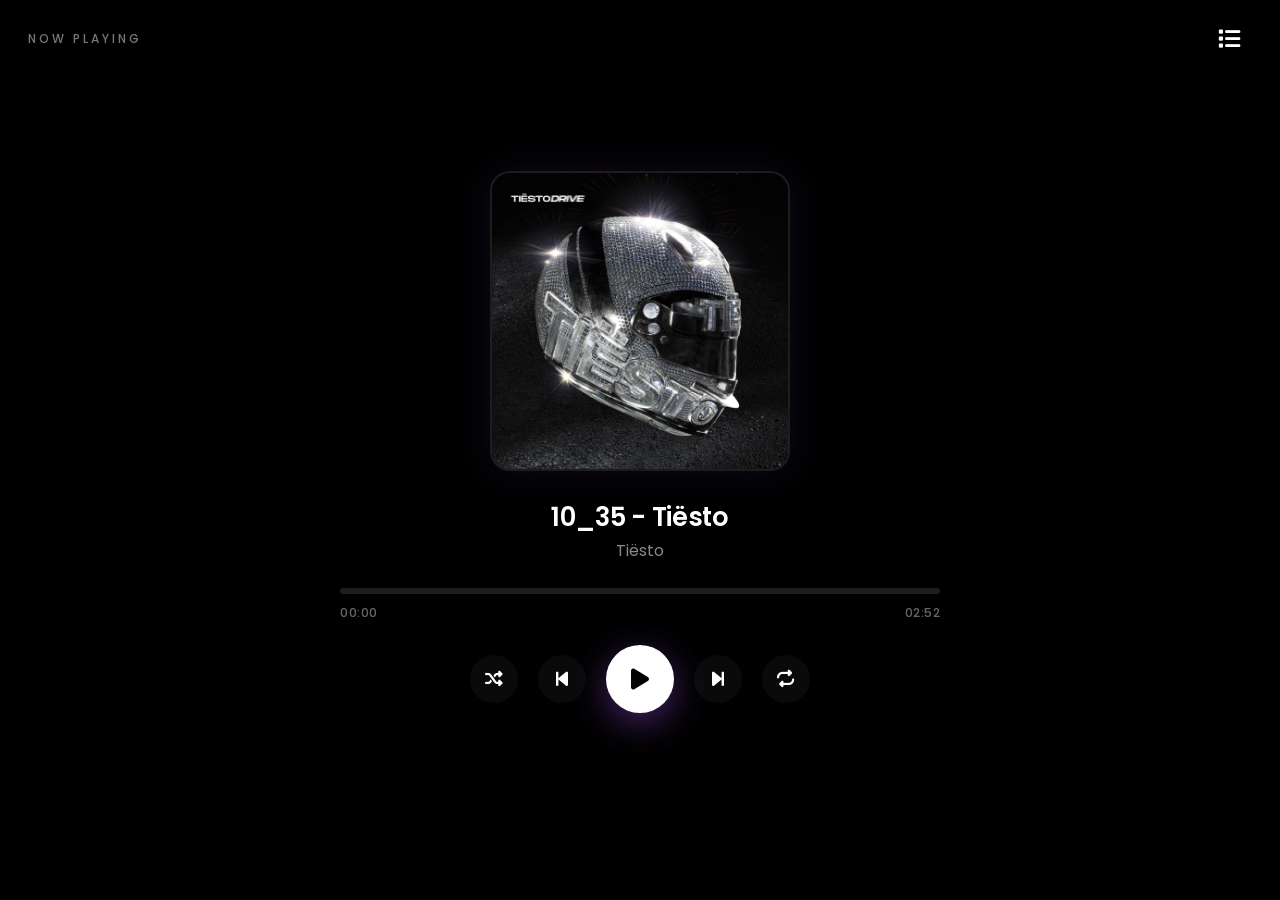
==== commit 2e200d56: "`Updated playlist data in Music.html with corrected relative URLs`" ====
--- a/PAGES/Music.html
+++ b/PAGES/Music.html
@@ -879,171 +879,171 @@
             // ==================== PLAYLIST DATA ====================
             const playlist = [
                 { id: 0, title: '10_35 - Tiësto', artist: 'Tiësto',
-                    url: 'SOURCE/Music/Songs/10_35 - Tiësto.mp3', image: 'SOURCE/Music/Covers/10_35.jpg' },
+                    url: '../SOURCE/Music/Songs/10_35 - Tiësto.mp3', image: '../SOURCE/Music/Covers/10_35.jpg' },
                 { id: 1, title: 'Deal Or No Deal', artist: 'Mabel & J1',
-                    url: 'SOURCE/Music/Songs/A1 x J1, Mabel - Deal Or No Deal.wav',
-                    image: 'SOURCE/Music/Covers/DealOrNoDeal.jpg' },
-                { id: 2, title: 'Bad Girl', artist: 'Daya', url: 'SOURCE/Music/Songs/Bad Girl - Daya.mp3',
-                    image: 'SOURCE/Music/Covers/BadGirl.jpg' },
+                    url: '../SOURCE/Music/Songs/A1 x J1, Mabel - Deal Or No Deal.wav',
+                    image: '../SOURCE/Music/Covers/DealOrNoDeal.jpg' },
+                { id: 2, title: 'Bad Girl', artist: 'Daya', url: '../SOURCE/Music/Songs/Bad Girl - Daya.mp3',
+                    image: '../SOURCE/Music/Covers/BadGirl.jpg' },
                 { id: 3, title: 'Just Wanna Be Friends', artist: 'Basixx',
-                    url: 'SOURCE/Music/Songs/Basixx - Just Wanna Be Friends.wav',
-                    image: 'SOURCE/Music/Covers/JustWannaBeFriends.jpg' },
+                    url: '../SOURCE/Music/Songs/Basixx - Just Wanna Be Friends.wav',
+                    image: '../SOURCE/Music/Covers/JustWannaBeFriends.jpg' },
                 { id: 4, title: 'Beautiful Mistakes', artist: 'Maroon 5',
-                    url: 'SOURCE/Music/Songs/Beautiful Mistakes - Maroon 5.mp3',
-                    image: 'SOURCE/Music/Covers/Beautiful Mistakes.jpg' },
+                    url: '../SOURCE/Music/Songs/Beautiful Mistakes - Maroon 5.mp3',
+                    image: '../SOURCE/Music/Covers/Beautiful Mistakes.jpg' },
                 { id: 5, title: 'Half a Heart', artist: 'BEAUZ / GISHIN',
-                    url: 'SOURCE/Music/Songs/BEAUZ, GISHIN, AmanderSings - Half a Heart.wav',
-                    image: 'SOURCE/Music/Covers/HalfAHeart.jpg' },
+                    url: '../SOURCE/Music/Songs/BEAUZ, GISHIN, AmanderSings - Half a Heart.wav',
+                    image: '../SOURCE/Music/Covers/HalfAHeart.jpg' },
                 { id: 6, title: 'Girl in the Mirror', artist: 'Bebe Rexha',
-                    url: 'SOURCE/Music/Songs/Bebe Rexha - Girl in the Mirror.wav',
-                    image: 'SOURCE/Music/Covers/GirlintheMirror.jpg' },
+                    url: '../SOURCE/Music/Songs/Bebe Rexha - Girl in the Mirror.wav',
+                    image: '../SOURCE/Music/Covers/GirlintheMirror.jpg' },
                 { id: 7, title: 'Self Control', artist: 'Bebe Rexha',
-                    url: 'SOURCE/Music/Songs/Bebe Rexha - Self Control.wav',
-                    image: 'SOURCE/Music/Covers/SelfControl.jpg' },
+                    url: '../SOURCE/Music/Songs/Bebe Rexha - Self Control.wav',
+                    image: '../SOURCE/Music/Covers/SelfControl.jpg' },
                 { id: 8, title: 'Believers', artist: 'Alan Walker',
-                    url: 'SOURCE/Music/Songs/Believers - Alan Walker.mp3', image: 'SOURCE/Music/Covers/Believers.jpg' },
+                    url: '../SOURCE/Music/Songs/Believers - Alan Walker.mp3', image: '../SOURCE/Music/Covers/Believers.jpg' },
                 { id: 9, title: 'Chai and Sunshine', artist: 'Anjulie',
-                    url: 'SOURCE/Music/Songs/Chai and Sunshine - Anjulie.mp3',
-                    image: 'SOURCE/Music/Covers/Chai and Sunshine.jpg' },
-                { id: 10, title: 'Cheap Thrills', artist: 'Sia', url: 'SOURCE/Music/Songs/Cheap Thrills - Sia.mp3',
-                    image: 'SOURCE/Music/Covers/Cheap Thrills.jpg' },
+                    url: '../SOURCE/Music/Songs/Chai and Sunshine - Anjulie.mp3',
+                    image: '../SOURCE/Music/Covers/Chai and Sunshine.jpg' },
+                { id: 10, title: 'Cheap Thrills', artist: 'Sia', url: '../SOURCE/Music/Songs/Cheap Thrills - Sia.mp3',
+                    image: '../SOURCE/Music/Covers/Cheap Thrills.jpg' },
                 { id: 11, title: 'Believing In Us', artist: 'Oaks',
-                    url: 'SOURCE/Music/Songs/Cheat Codes, Oaks - Believing In Us.wav',
-                    image: 'SOURCE/Music/Covers/BelievingInUs.jpg' },
+                    url: '../SOURCE/Music/Songs/Cheat Codes, Oaks - Believing In Us.wav',
+                    image: '../SOURCE/Music/Covers/BelievingInUs.jpg' },
                 { id: 12, title: 'Mama', artist: 'Clean Bandit',
-                    url: 'SOURCE/Music/Songs/Clean Bandit, Ellie Goulding - Mama (feat. Ellie Goulding).wav',
-                    image: 'SOURCE/Music/Covers/Mama.jpg' },
+                    url: '../SOURCE/Music/Songs/Clean Bandit, Ellie Goulding - Mama (feat. Ellie Goulding).wav',
+                    image: '../SOURCE/Music/Covers/Mama.jpg' },
                 { id: 13, title: 'Bad Girl (Alt)', artist: 'Daya & Various',
-                    url: 'SOURCE/Music/Songs/Daya, Andrew Goldstein, Jacob Kasher Hindlin, Madison Love, Grace Tandon, Michael Pollack, Charlie Puth - Bad Girl.wav',
-                    image: 'SOURCE/Music/Covers/BadGirl.jpg' },
-                { id: 14, title: 'Déjà Vu', artist: 'Yves V', url: 'SOURCE/Music/Songs/Déjà Vu - Yves V.mp3',
-                    image: 'SOURCE/Music/Covers/Déjà Vu.jpg' },
+                    url: '../SOURCE/Music/Songs/Daya, Andrew Goldstein, Jacob Kasher Hindlin, Madison Love, Grace Tandon, Michael Pollack, Charlie Puth - Bad Girl.wav',
+                    image: '../SOURCE/Music/Covers/BadGirl.jpg' },
+                { id: 14, title: 'Déjà Vu', artist: 'Yves V', url: '../SOURCE/Music/Songs/Déjà Vu - Yves V.mp3',
+                    image: '../SOURCE/Music/Covers/Déjà Vu.jpg' },
                 { id: 15, title: 'Complicated', artist: 'Dimitri Vegas & Like Mike',
-                    url: 'SOURCE/Music/Songs/Dimitri Vegas & Like Mike, David Guetta, Dimitri Vegas, Kiiara - Complicated.wav',
-                    image: 'SOURCE/Music/Covers/Complicated.jpg' },
+                    url: '../SOURCE/Music/Songs/Dimitri Vegas & Like Mike, David Guetta, Dimitri Vegas, Kiiara - Complicated.wav',
+                    image: '../SOURCE/Music/Covers/Complicated.jpg' },
                 { id: 16, title: 'Runaway Kids', artist: 'Dreamr.',
-                    url: 'SOURCE/Music/Songs/Dreamr., Catchphrase, Prince Woods, Kyra Grove - Runaway Kids.wav',
-                    image: 'SOURCE/Music/Covers/RunawayKids.jpg' },
-                { id: 17, title: 'Burn', artist: 'Ellie Goulding', url: 'SOURCE/Music/Songs/Ellie Goulding - Burn.wav',
-                    image: 'SOURCE/Music/Covers/Burn.jpg' },
-                { id: 18, title: 'Flashbacks', artist: 'INNA', url: 'SOURCE/Music/Songs/Flashbacks - INNA.mp3',
-                    image: 'SOURCE/Music/Covers/Flashbacks.jpg' },
+                    url: '../SOURCE/Music/Songs/Dreamr., Catchphrase, Prince Woods, Kyra Grove - Runaway Kids.wav',
+                    image: '../SOURCE/Music/Covers/RunawayKids.jpg' },
+                { id: 17, title: 'Burn', artist: 'Ellie Goulding', url: '../SOURCE/Music/Songs/Ellie Goulding - Burn.wav',
+                    image: '../SOURCE/Music/Covers/Burn.jpg' },
+                { id: 18, title: 'Flashbacks', artist: 'INNA', url: '../SOURCE/Music/Songs/Flashbacks - INNA.mp3',
+                    image: '../SOURCE/Music/Covers/Flashbacks.jpg' },
                 { id: 19, title: 'Flicker Thicker Flames', artist: 'Lvly',
-                    url: 'SOURCE/Music/Songs/Flicker Thicker Flames - Lvly.mp3',
-                    image: 'SOURCE/Music/Covers/Flicker Thicker Flames.jpg' },
+                    url: '../SOURCE/Music/Songs/Flicker Thicker Flames - Lvly.mp3',
+                    image: '../SOURCE/Music/Covers/Flicker Thicker Flames.jpg' },
                 { id: 20, title: 'Body Back', artist: 'Gryffin & Maia Wright',
-                    url: 'SOURCE/Music/Songs/Gryffin, Maia Wright - Body Back.wav',
-                    image: 'SOURCE/Music/Covers/BodyBlack.jpg' },
+                    url: '../SOURCE/Music/Songs/Gryffin, Maia Wright - Body Back.wav',
+                    image: '../SOURCE/Music/Covers/BodyBlack.jpg' },
                 { id: 21, title: 'Love Myself', artist: 'Hailee Steinfeld',
-                    url: 'SOURCE/Music/Songs/Hailee Steinfeld - Love Myself (Official Video).wav',
-                    image: 'SOURCE/Music/Covers/LoveMyself.jpg' },
+                    url: '../SOURCE/Music/Songs/Hailee Steinfeld - Love Myself (Official Video).wav',
+                    image: '../SOURCE/Music/Covers/LoveMyself.jpg' },
                 { id: 22, title: 'Heartbreak Anthem', artist: 'Galantis',
-                    url: 'SOURCE/Music/Songs/Heartbreak Anthem - Galantis.mp3',
-                    image: 'SOURCE/Music/Covers/Heartbreak Anthem.jpg' },
+                    url: '../SOURCE/Music/Songs/Heartbreak Anthem - Galantis.mp3',
+                    image: '../SOURCE/Music/Covers/Heartbreak Anthem.jpg' },
                 { id: 23, title: 'Here With Me', artist: 'Marshmello',
-                    url: 'SOURCE/Music/Songs/Here With Me - Marshmello.mp3',
-                    image: 'SOURCE/Music/Covers/Here With Me.jpg' },
+                    url: '../SOURCE/Music/Songs/Here With Me - Marshmello.mp3',
+                    image: '../SOURCE/Music/Covers/Here With Me.jpg' },
                 { id: 24, title: 'Hope', artist: 'The Chainsmokers',
-                    url: 'SOURCE/Music/Songs/Hope - The Chainsmokers.mp3', image: 'SOURCE/Music/Covers/Hope.jpg' },
+                    url: '../SOURCE/Music/Songs/Hope - The Chainsmokers.mp3', image: '../SOURCE/Music/Covers/Hope.jpg' },
                 { id: 25, title: 'Dive', artist: 'Hot Shade',
-                    url: 'SOURCE/Music/Songs/Hot Shade, Mike Perry, Chris James - Dive.wav',
-                    image: 'SOURCE/Music/Covers/Dive.jpg' },
+                    url: '../SOURCE/Music/Songs/Hot Shade, Mike Perry, Chris James - Dive.wav',
+                    image: '../SOURCE/Music/Covers/Dive.jpg' },
                 { id: 26, title: 'PAY ME BACK!', artist: 'ILIRA',
-                    url: 'SOURCE/Music/Songs/ILIRA - PAY ME BACK!.wav', image: 'SOURCE/Music/Covers/PayMeBack.jpg' },
+                    url: '../SOURCE/Music/Songs/ILIRA - PAY ME BACK!.wav', image: '../SOURCE/Music/Covers/PayMeBack.jpg' },
                 { id: 27, title: "Look Who's Cryin' Now", artist: 'Jessie Murph',
                     url: "SOURCE/Music/Songs/Jessie Murph - Look Who's Cryin' Now.wav",
                     image: "SOURCE/Music/Covers/LookWhosCryinNow.jpg" },
                 { id: 28, title: 'Wild', artist: 'Jonas Blue',
-                    url: 'SOURCE/Music/Songs/Jonas Blue, Chelcee Grimes, TINI, JHAYCO - Wild.wav',
-                    image: 'SOURCE/Music/Covers/Wild.jpg' },
+                    url: '../SOURCE/Music/Songs/Jonas Blue, Chelcee Grimes, TINI, JHAYCO - Wild.wav',
+                    image: '../SOURCE/Music/Covers/Wild.jpg' },
                 { id: 29, title: 'Polaroid', artist: 'Jonas Blue',
-                    url: 'SOURCE/Music/Songs/Jonas Blue, Liam Payne, Lennon Stella - Polaroid.wav',
-                    image: 'SOURCE/Music/Covers/Polaroid.jpg' },
-                { id: 30, title: 'Mona Lisa', artist: 'K-391', url: 'SOURCE/Music/Songs/K-391 - Mona Lisa.wav',
-                    image: 'SOURCE/Music/Covers/MonaLisa.jpg' },
+                    url: '../SOURCE/Music/Songs/Jonas Blue, Liam Payne, Lennon Stella - Polaroid.wav',
+                    image: '../SOURCE/Music/Covers/Polaroid.jpg' },
+                { id: 30, title: 'Mona Lisa', artist: 'K-391', url: '../SOURCE/Music/Songs/K-391 - Mona Lisa.wav',
+                    image: '../SOURCE/Music/Covers/MonaLisa.jpg' },
                 { id: 31, title: 'la di die', artist: 'Nessa Barrett',
-                    url: 'SOURCE/Music/Songs/la di die - Nessa Barrett.mp3', image: 'SOURCE/Music/Covers/la di die.jpg' },
+                    url: '../SOURCE/Music/Songs/la di die - Nessa Barrett.mp3', image: '../SOURCE/Music/Covers/la di die.jpg' },
                 { id: 32, title: 'I Like Me Better', artist: 'Lauv',
-                    url: 'SOURCE/Music/Songs/Lauv - I Like Me Better.wav',
-                    image: 'SOURCE/Music/Covers/ILikeMeBetter.jpg' },
+                    url: '../SOURCE/Music/Songs/Lauv - I Like Me Better.wav',
+                    image: '../SOURCE/Music/Covers/ILikeMeBetter.jpg' },
                 { id: 33, title: 'Let Me Go', artist: 'Hailee Steinfeld',
-                    url: 'SOURCE/Music/Songs/Let Me Go  - Hailee Steinfeld.mp3',
-                    image: 'SOURCE/Music/Covers/Let Me Go.jpg' },
+                    url: '../SOURCE/Music/Songs/Let Me Go  - Hailee Steinfeld.mp3',
+                    image: '../SOURCE/Music/Covers/Let Me Go.jpg' },
                 { id: 34, title: 'Lonely Together', artist: 'Avicii',
-                    url: 'SOURCE/Music/Songs/Lonely Together - Avicii.mp3',
-                    image: 'SOURCE/Music/Covers/Lonely Together.jpg' },
+                    url: '../SOURCE/Music/Songs/Lonely Together - Avicii.mp3',
+                    image: '../SOURCE/Music/Covers/Lonely Together.jpg' },
                 { id: 35, title: 'Catching Fire', artist: 'Lvly & Dai',
-                    url: 'SOURCE/Music/Songs/Lvly, Dai - Catching Fire.wav',
-                    image: 'SOURCE/Music/Covers/CatchingFire.jpg' },
+                    url: '../SOURCE/Music/Songs/Lvly, Dai - Catching Fire.wav',
+                    image: '../SOURCE/Music/Covers/CatchingFire.jpg' },
                 { id: 36, title: "Don't Call Me Up", artist: 'Mabel',
                     url: "SOURCE/Music/Songs/Mabel - Don't Call Me Up.wav",
-                    image: 'SOURCE/Music/Covers/DontCallMeUp.jpg' },
+                    image: '../SOURCE/Music/Covers/DontCallMeUp.jpg' },
                 { id: 37, title: 'Here With Me (Alt)', artist: 'Marshmello & CHVRCHES',
-                    url: 'SOURCE/Music/Songs/Marshmello, CHVRCHES - Here With Me.wav',
-                    image: 'SOURCE/Music/Covers/HereWithMe.jpg' },
-                { id: 38, title: 'New', artist: 'Daya', url: 'SOURCE/Music/Songs/New - Daya.mp3',
-                    image: 'SOURCE/Music/Covers/New.jpg' },
+                    url: '../SOURCE/Music/Songs/Marshmello, CHVRCHES - Here With Me.wav',
+                    image: '../SOURCE/Music/Covers/HereWithMe.jpg' },
+                { id: 38, title: 'New', artist: 'Daya', url: '../SOURCE/Music/Songs/New - Daya.mp3',
+                    image: '../SOURCE/Music/Covers/New.jpg' },
                 { id: 39, title: 'AM_PM', artist: 'NOTD & Maia Wright',
-                    url: 'SOURCE/Music/Songs/NOTD, Maia Wright - AM_PM.wav', image: 'SOURCE/Music/Covers/AM_PM.jpg' },
+                    url: '../SOURCE/Music/Songs/NOTD, Maia Wright - AM_PM.wav', image: '../SOURCE/Music/Covers/AM_PM.jpg' },
                 { id: 40, title: 'k (all i got to say)', artist: 'NUVILICES',
-                    url: 'SOURCE/Music/Songs/NUVILICES - k (all i got to say).wav', image: 'SOURCE/Music/Covers/k.jpg' },
+                    url: '../SOURCE/Music/Songs/NUVILICES - k (all i got to say).wav', image: '../SOURCE/Music/Covers/k.jpg' },
                 { id: 41, title: 'Munn', artist: "Religion's Epitome",
                     url: "SOURCE/Music/Songs/Religion_s Epitome - Munn.mp3",
-                    image: 'SOURCE/Music/Covers/Religion_s Epitome.jpg' },
+                    image: '../SOURCE/Music/Covers/Religion_s Epitome.jpg' },
                 { id: 42, title: 'Rich Love', artist: 'OneRepublic',
-                    url: 'SOURCE/Music/Songs/Rich Love - OneRepublic.mp3', image: 'SOURCE/Music/Covers/Rich Love.jpg' },
+                    url: '../SOURCE/Music/Songs/Rich Love - OneRepublic.mp3', image: '../SOURCE/Music/Covers/Rich Love.jpg' },
                 { id: 43, title: 'Riding Shotgun', artist: 'Kygo',
-                    url: 'SOURCE/Music/Songs/Riding Shotgun - Kygo.mp3',
-                    image: 'SOURCE/Music/Covers/Riding Shotgun.jpg' },
+                    url: '../SOURCE/Music/Songs/Riding Shotgun - Kygo.mp3',
+                    image: '../SOURCE/Music/Covers/Riding Shotgun.jpg' },
                 { id: 44, title: 'Rockabye', artist: 'Clean Bandit',
-                    url: 'SOURCE/Music/Songs/Rockabye- Clean Bandit.mp3', image: 'SOURCE/Music/Covers/Rockabye.jpg' },
-                { id: 45, title: 'Savannah', artist: 'Diviners', url: 'SOURCE/Music/Songs/Savannah - Diviners.mp3',
-                    image: 'SOURCE/Music/Covers/Savannah.jpg' },
+                    url: '../SOURCE/Music/Songs/Rockabye- Clean Bandit.mp3', image: '../SOURCE/Music/Covers/Rockabye.jpg' },
+                { id: 45, title: 'Savannah', artist: 'Diviners', url: '../SOURCE/Music/Songs/Savannah - Diviners.mp3',
+                    image: '../SOURCE/Music/Covers/Savannah.jpg' },
                 { id: 46, title: 'Floating Through Space', artist: 'Sia & David Guetta',
-                    url: 'SOURCE/Music/Songs/Sia, David Guetta - Floating Through Space.wav',
-                    image: 'SOURCE/Music/Covers/FloatingThroughSpace.jpg' },
+                    url: '../SOURCE/Music/Songs/Sia, David Guetta - Floating Through Space.wav',
+                    image: '../SOURCE/Music/Covers/FloatingThroughSpace.jpg' },
                 { id: 47, title: 'Mind Games', artist: 'Sickick',
-                    url: 'SOURCE/Music/Songs/Sickick - Mind Games.wav', image: 'SOURCE/Music/Covers/MindGames.jpg' },
+                    url: '../SOURCE/Music/Songs/Sickick - Mind Games.wav', image: '../SOURCE/Music/Covers/MindGames.jpg' },
                 { id: 48, title: 'Standing Still', artist: 'Joakim Molitor',
-                    url: 'SOURCE/Music/Songs/Standing Still - Joakim Molitor.mp3',
-                    image: 'SOURCE/Music/Covers/Standing Still.jpg' },
-                { id: 49, title: 'Stargazing', artist: 'Kygo', url: 'SOURCE/Music/Songs/Stargazing - Kygo.mp3',
-                    image: 'SOURCE/Music/Covers/Stargazing.jpg' },
+                    url: '../SOURCE/Music/Songs/Standing Still - Joakim Molitor.mp3',
+                    image: '../SOURCE/Music/Covers/Standing Still.jpg' },
+                { id: 49, title: 'Stargazing', artist: 'Kygo', url: '../SOURCE/Music/Songs/Stargazing - Kygo.mp3',
+                    image: '../SOURCE/Music/Covers/Stargazing.jpg' },
                 { id: 50, title: 'Just Hold On', artist: 'Steve Aoki',
-                    url: 'SOURCE/Music/Songs/Steve Aoki, Louis Tomlinson - Just Hold On.wav',
-                    image: 'SOURCE/Music/Covers/JustHoldOn.jpg' },
+                    url: '../SOURCE/Music/Songs/Steve Aoki, Louis Tomlinson - Just Hold On.wav',
+                    image: '../SOURCE/Music/Covers/JustHoldOn.jpg' },
                 { id: 51, title: 'Summer Bath', artist: 'Wahidul Choudhury',
-                    url: 'SOURCE/Music/Songs/Summer Bath - Wahidul Choudhury.mp3',
-                    image: 'SOURCE/Music/Covers/Summer Bath.jpg' },
-                { id: 52, title: 'Getaway', artist: 'Syn Cole', url: 'SOURCE/Music/Songs/Syn Cole - Getaway.wav',
-                    image: 'SOURCE/Music/Covers/Getaway.jpg' },
-                { id: 53, title: 'The Greatest', artist: 'Sia', url: 'SOURCE/Music/Songs/The Greatest - Sia.mp3',
-                    image: 'SOURCE/Music/Covers/The Greatest.jpg' },
-                { id: 54, title: 'The Middle', artist: 'Zedd', url: 'SOURCE/Music/Songs/The Middle - Zedd.mp3',
-                    image: 'SOURCE/Music/Covers/The Middle.jpg' },
+                    url: '../SOURCE/Music/Songs/Summer Bath - Wahidul Choudhury.mp3',
+                    image: '../SOURCE/Music/Covers/Summer Bath.jpg' },
+                { id: 52, title: 'Getaway', artist: 'Syn Cole', url: '../SOURCE/Music/Songs/Syn Cole - Getaway.wav',
+                    image: '../SOURCE/Music/Covers/Getaway.jpg' },
+                { id: 53, title: 'The Greatest', artist: 'Sia', url: '../SOURCE/Music/Songs/The Greatest - Sia.mp3',
+                    image: '../SOURCE/Music/Covers/The Greatest.jpg' },
+                { id: 54, title: 'The Middle', artist: 'Zedd', url: '../SOURCE/Music/Songs/The Middle - Zedd.mp3',
+                    image: '../SOURCE/Music/Covers/The Middle.jpg' },
                 { id: 55, title: 'Things I Love', artist: 'Lvly',
-                    url: 'SOURCE/Music/Songs/Things I Love - Lvly.mp3', image: 'SOURCE/Music/Covers/Things I Love.jpg' },
+                    url: '../SOURCE/Music/Songs/Things I Love - Lvly.mp3', image: '../SOURCE/Music/Covers/Things I Love.jpg' },
                 { id: 56, title: 'this is what heartbreak feels like', artist: 'JVKE',
-                    url: 'SOURCE/Music/Songs/this is what heartbreak feels like - JVKE.mp3',
-                    image: 'SOURCE/Music/Covers/this is what heartbreak feels like.jpg' },
+                    url: '../SOURCE/Music/Songs/this is what heartbreak feels like - JVKE.mp3',
+                    image: '../SOURCE/Music/Covers/this is what heartbreak feels like.jpg' },
                 { id: 57, title: 'Ritual', artist: 'Tiesto',
-                    url: 'SOURCE/Music/Songs/Tiësto, Jonas Blue, Rita Ora - Ritual.wav',
-                    image: 'SOURCE/Music/Covers/Ritual.jpg' },
+                    url: '../SOURCE/Music/Songs/Tiësto, Jonas Blue, Rita Ora - Ritual.wav',
+                    image: '../SOURCE/Music/Covers/Ritual.jpg' },
                 { id: 58, title: 'Harder', artist: 'Talay Riley',
-                    url: 'SOURCE/Music/Songs/Tiësto, KSHMR, Talay Riley - Harder (feat. Talay Riley).wav',
-                    image: 'SOURCE/Music/Covers/Harder.jpg' },
+                    url: '../SOURCE/Music/Songs/Tiësto, KSHMR, Talay Riley - Harder (feat. Talay Riley).wav',
+                    image: '../SOURCE/Music/Covers/Harder.jpg' },
                 { id: 59, title: 'If Only I', artist: 'Two Friends',
-                    url: 'SOURCE/Music/Songs/Two Friends, Loud Luxury, Bebe Rexha - If Only I.wav',
-                    image: 'SOURCE/Music/Covers/IfOnlyI.jpg' },
+                    url: '../SOURCE/Music/Songs/Two Friends, Loud Luxury, Bebe Rexha - If Only I.wav',
+                    image: '../SOURCE/Music/Covers/IfOnlyI.jpg' },
                 { id: 60, title: 'Summer Bath (Alt)', artist: 'Wahidul Choudhury',
-                    url: 'SOURCE/Music/Songs/Wahidul Choudhury - Summer Bath.wav',
-                    image: 'SOURCE/Music/Covers/SummerBath.jpg' },
+                    url: '../SOURCE/Music/Songs/Wahidul Choudhury - Summer Bath.wav',
+                    image: '../SOURCE/Music/Covers/SummerBath.jpg' },
                 { id: 61, title: 'Wake Me Up In Paris', artist: 'Anthony Keyrouz',
-                    url: 'SOURCE/Music/Songs/Wake Me Up In Paris - Anthony Keyrouz.mp3',
-                    image: 'SOURCE/Music/Covers/Wake Me Up In Paris.jpg' },
+                    url: '../SOURCE/Music/Songs/Wake Me Up In Paris - Anthony Keyrouz.mp3',
+                    image: '../SOURCE/Music/Covers/Wake Me Up In Paris.jpg' },
                 { id: 62, title: 'Déjà Vu (Alt)', artist: 'Yves V / INNA',
-                    url: 'SOURCE/Music/Songs/Yves V, INNA, Janieck - Déjà Vu.wav',
-                    image: 'SOURCE/Music/Covers/DejaVu.jpg' }
+                    url: '../SOURCE/Music/Songs/Yves V, INNA, Janieck - Déjà Vu.wav',
+                    image: '../SOURCE/Music/Covers/DejaVu.jpg' }
             ];
 
             // ==================== STATE ====================
